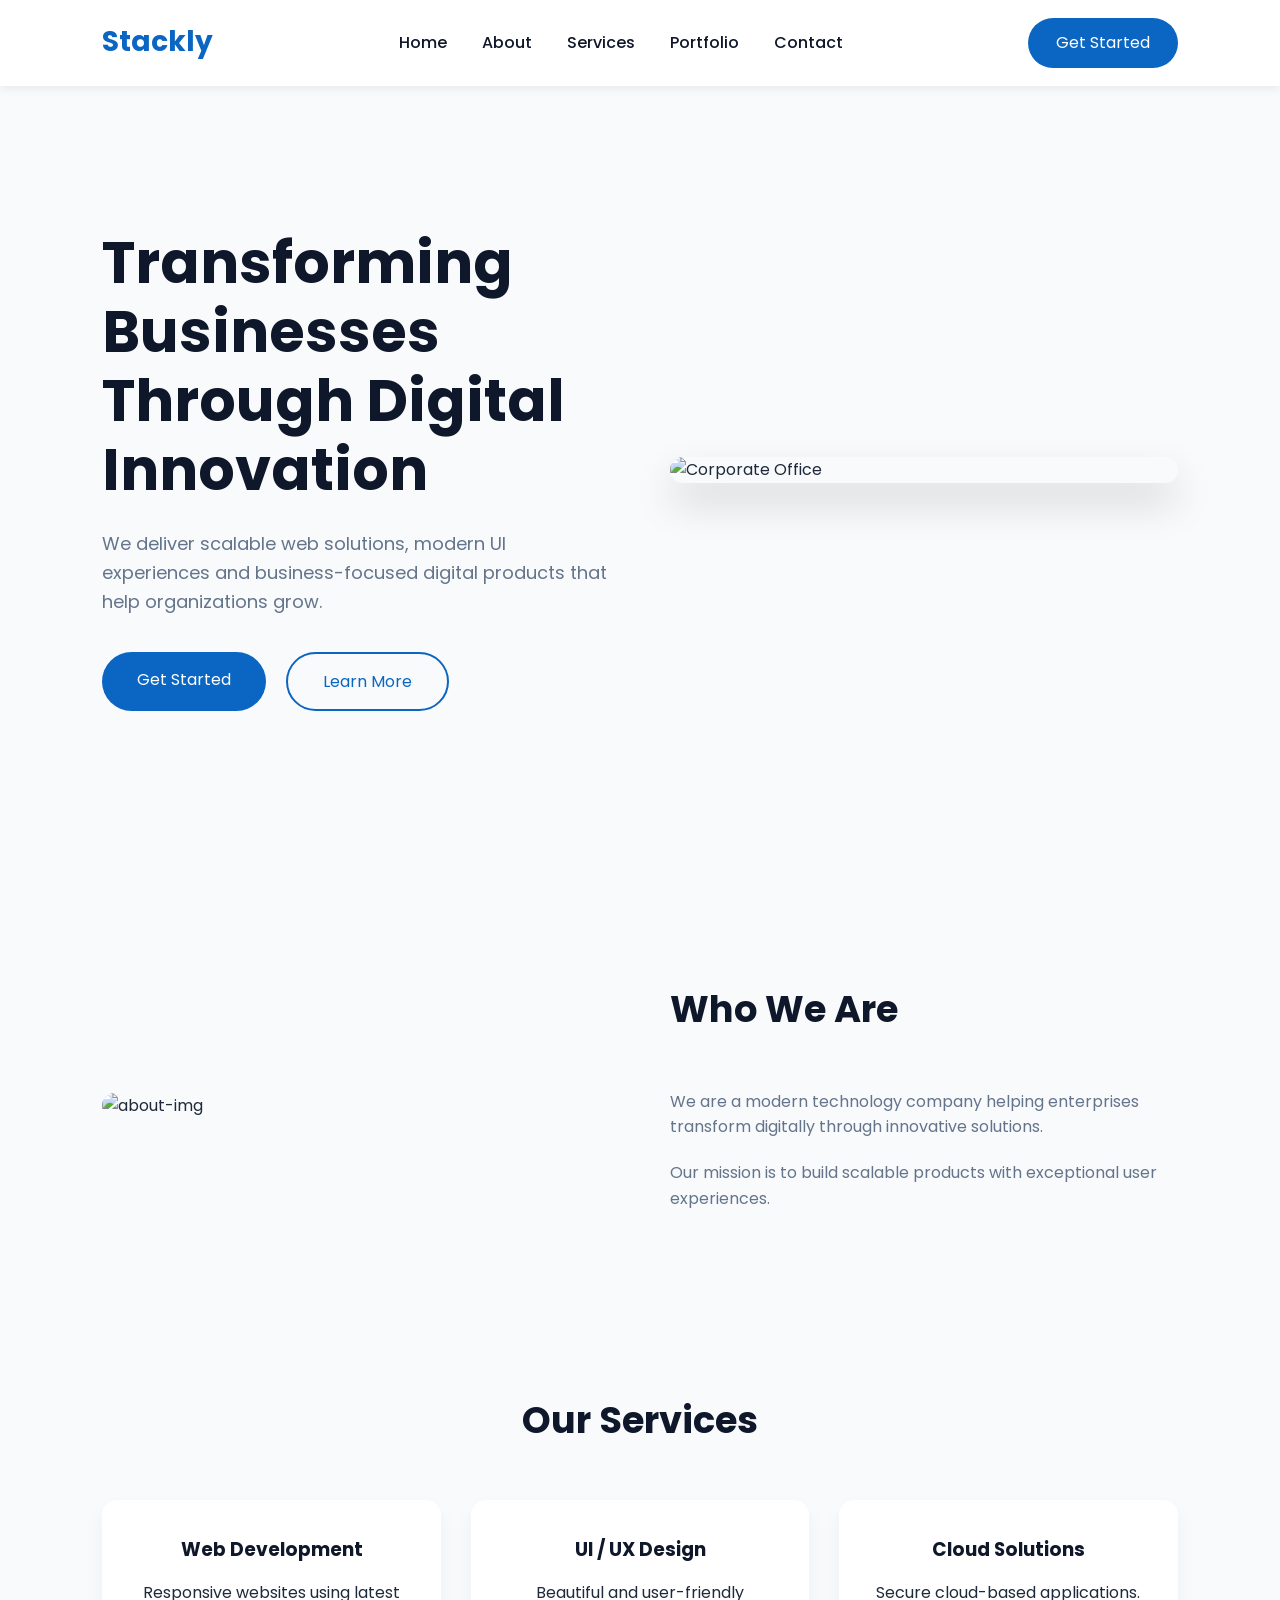
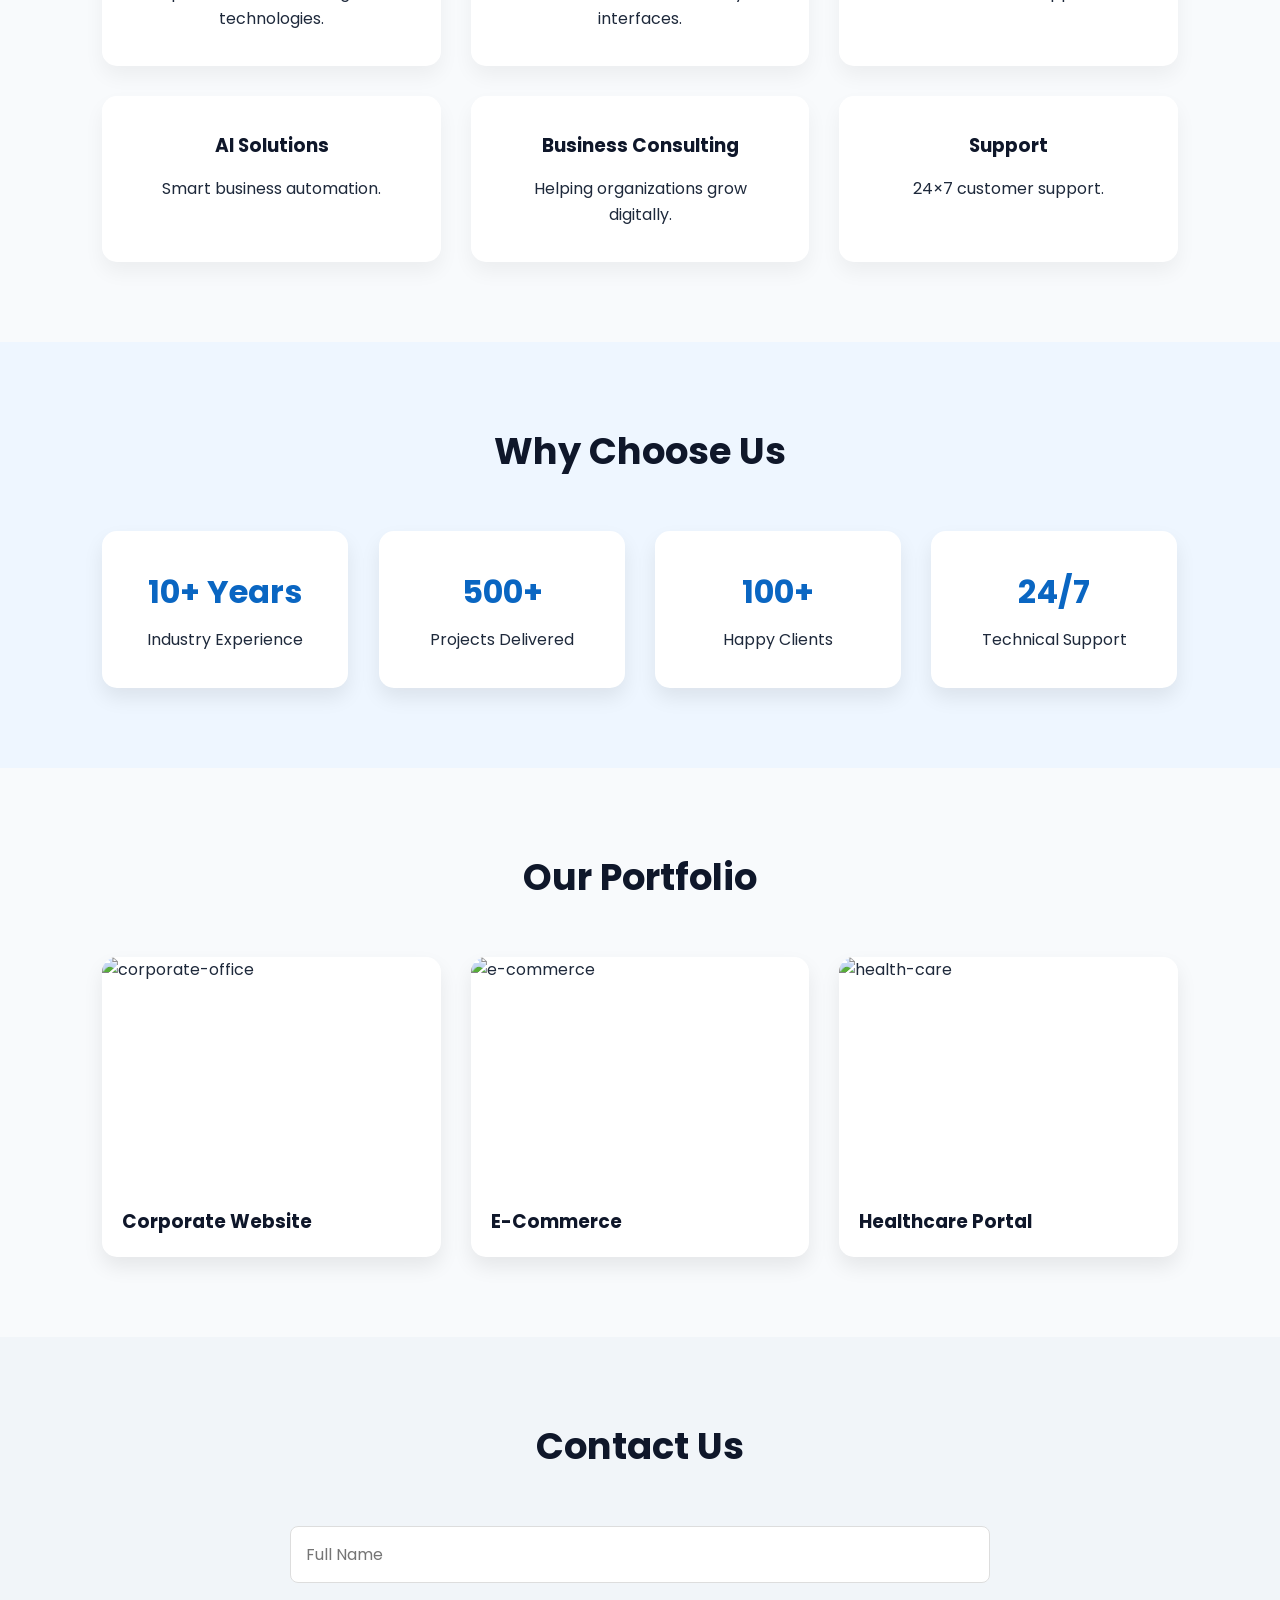
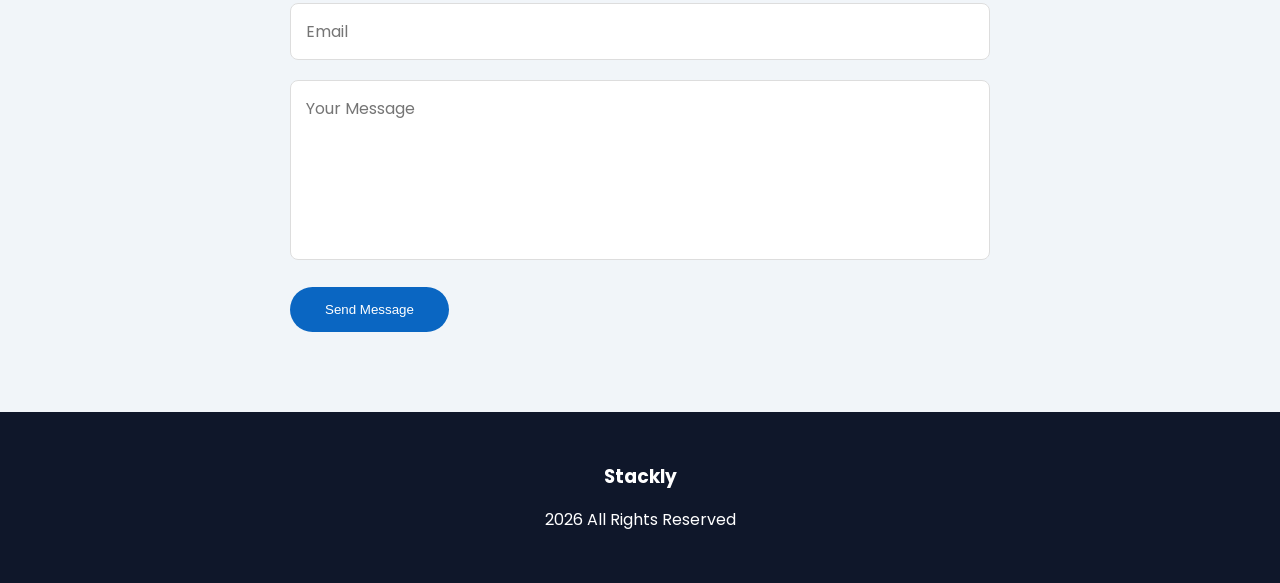
==== index.html @ 7713a880 "corporate-landing-page" ====
<!doctype html>
<html lang="en">
  <head>
    <meta charset="UTF-8" />
    <meta name="viewport" content="width=device-width, initial-scale=1.0" />
    <title>Corporate Landing Page</title>

    <!-- Google Font -->
    <link
      href="https://fonts.googleapis.com/css2?family=Poppins:wght@300;400;500;600;700&display=swap"
      rel="stylesheet"
    />

    <!-- AOS -->
    <link rel="stylesheet" href="https://unpkg.com/aos@2.3.4/dist/aos.css" />


    <!-- CSS -->
    <link rel="stylesheet" href="css/style.css" />
  </head>

  <body>
    <!-- ================= NAVBAR ================= -->

    <header>
      <nav class="navbar">
        <div class="logo">Stackly</div>

        <ul class="nav-links">
          <li><a href="#home">Home</a></li>

          <li><a href="#about">About</a></li>

          <li><a href="#services">Services</a></li>

          <li><a href="#portfolio">Portfolio</a></li>

          <li><a href="#contact">Contact</a></li>
        </ul>

        <div class="menu-btn">=</div>

        <a href="#" class="btn">Get Started</a>
      </nav>
    </header>

    <!-- ================= HERO ================= -->

    <section class="hero" id="home">
      <div class="hero-content" data-aos="fade-right">
        <h1 class="hero-title">
          Transforming Businesses Through Digital Innovation
        </h1>

        <p>
          We deliver scalable web solutions, modern UI experiences and
          business-focused digital products that help organizations grow.
        </p>

        <div class="hero-buttons">
          <a href="#" class="primary-btn hero-btn"> Get Started </a>

          <a href="#" class="secondary-btn hero-btn"> Learn More </a>
        </div>
      </div>

      <div class="hero-image" data-aos="fade-left">
        <img
          src="https://images.unsplash.com/photo-1497366754035-f200968a6e72?w=900"
          alt="Corporate Office"
        />
      </div>
    </section>

    <!-- ================= ABOUT ================= -->

    <section class="about" id="about">
      <div class="about-image" data-aos="fade-right">
        <img
          src="https://images.unsplash.com/photo-1521737604893-d14cc237f11d?w=800" alt="about-img"
        />
      </div>

      <div class="about-content" data-aos="fade-left">
        <h2>Who We Are</h2>

        <p>
          We are a modern technology company helping enterprises transform
          digitally through innovative solutions.
        </p>

        <p>
          Our mission is to build scalable products with exceptional user
          experiences.
        </p>
      </div>
    </section>

    <!-- ================= SERVICES ================= -->

    <section class="services" id="services">
      <h2 data-aos="fade-up">Our Services</h2>

      <div class="service-container">
        <div class="card" data-aos="zoom-in">
          <h3>Web Development</h3>

          <p>Responsive websites using latest technologies.</p>
        </div>

        <div class="card" data-aos="zoom-in">
          <h3>UI / UX Design</h3>

          <p>Beautiful and user-friendly interfaces.</p>
        </div>

        <div class="card" data-aos="zoom-in">
          <h3>Cloud Solutions</h3>

          <p>Secure cloud-based applications.</p>
        </div>

        <div class="card" data-aos="zoom-in">
          <h3>AI Solutions</h3>

          <p>Smart business automation.</p>
        </div>

        <div class="card" data-aos="zoom-in">
          <h3>Business Consulting</h3>

          <p>Helping organizations grow digitally.</p>
        </div>

        <div class="card" data-aos="zoom-in">
          <h3>Support</h3>

          <p>24×7 customer support.</p>
        </div>
      </div>
    </section>

    <!-- ================= WHY US ================= -->

    <section class="why">
      <h2 data-aos="fade-up">Why Choose Us</h2>

      <div class="why-container">
        <div class="why-card" data-aos="flip-left">
          <h3>10+ Years</h3>

          <p>Industry Experience</p>
        </div>

        <div class="why-card" data-aos="flip-left">
          <h3>500+</h3>

          <p>Projects Delivered</p>
        </div>

        <div class="why-card" data-aos="flip-left">
          <h3>100+</h3>

          <p>Happy Clients</p>
        </div>

        <div class="why-card" data-aos="flip-left">
          <h3>24/7</h3>

          <p>Technical Support</p>
        </div>
      </div>
    </section>

    <!-- ================= PORTFOLIO ================= -->

    <section class="portfolio" id="portfolio">
      <h2 data-aos="fade-up">Our Portfolio</h2>

      <div class="portfolio-grid">
        <div class="portfolio-card" data-aos="zoom-in">
          <img
            src="https://images.unsplash.com/photo-1460925895917-afdab827c52f?w=800" alt="corporate-office"
          />

          <h3>Corporate Website</h3>
        </div>

        <div class="portfolio-card" data-aos="zoom-in" data-aos-delay="200">
          <img
            src="https://images.unsplash.com/photo-1551434678-e076c223a692?w=800" alt="e-commerce"
          />

          <h3>E-Commerce</h3>
        </div>

        <div class="portfolio-card" data-aos="zoom-in" data-aos-delay="400">
          <img
            src="https://images.unsplash.com/photo-1516321318423-f06f85e504b3?w=800" alt=" health-care"
          />

          <h3>Healthcare Portal</h3>
        </div>
      </div>
    </section>

    <!-- ================= CONTACT ================= -->

    <section class="contact" id="contact" data-aos="fade-up">
      <h2>Contact Us</h2>

      <form data-aos="fade-up">
        <input
          name="name"
          type="text"
          placeholder="Full Name"
          autocomplete="name"
        />

        <input
          name="email"
          type="email"
          placeholder="Email"
          autocomplete="email"
        />

        <textarea name="message" placeholder="Your Message"></textarea>

        <button>Send Message</button>
      </form>
    </section>

    <!-- ================= FOOTER ================= -->

    <footer>
      <h3>Stackly</h3>

      <p>2026 All Rights Reserved</p>
    </footer>

    <!-- AOS -->

    <script src="https://unpkg.com/aos@2.3.4/dist/aos.js"></script>

    <!-- JS -->

    <script src="js/script.js"></script>
  </body>
</html>
---- css/style.css ----
/* ===========================
   GLOBAL STYLES
=========================== */

* {
  margin: 0;
  padding: 0;
  box-sizing: border-box;
}

html {
  scroll-behavior: smooth;
}

body {
  font-family: "Poppins", sans-serif;
  background: #f8fafc;
  color: #1e293b;
  line-height: 1.6;
}

img {
  width: 100%;
  display: block;
}

a {
  text-decoration: none;
}

section {
  padding: 80px 8%;
}

h1,
h2,
h3 {
  color: #0f172a;
}

h2 {
  text-align: center;
  margin-bottom: 50px;
  font-size: 2.3rem;
}

/* ===========================
   NAVBAR
=========================== */

header {
  position: fixed;
  width: 100%;
  top: 0;
  left: 0;
  background: #fff;
  box-shadow: 0 2px 10px rgba(0, 0, 0, 0.08);
  z-index: 999;
}

.navbar {
  display: flex;
  justify-content: space-between;
  align-items: center;
  padding: 18px 8%;
}

.logo {
  font-size: 28px;
  font-weight: 700;
  color: #0a66c2;
}

.nav-links {
  display: flex;
  gap: 35px;
  list-style: none;
}

.nav-links a {
  color: #0f172a;
  font-weight: 500;
  transition: 0.3s;
}

.nav-links a:hover {
  color: #0a66c2;
}

.btn {
  background: #0a66c2;
  color: white;
  padding: 12px 28px;
  border-radius: 30px;
  transition: 0.3s;
}

.btn:hover {
  background: #084b90;
}

.menu-btn {
  display: none;
  font-size: 30px;
  cursor: pointer;
}

/* ===========================
   HERO
=========================== */

.hero {
  display: flex;
  justify-content: space-between;
  align-items: center;
  gap: 60px;
  min-height: 100vh;
  padding-top: 120px;
}

.hero-content {
  flex: 1;
}

.hero-title {
  font-size: 3.6rem;
  line-height: 1.2;
  margin-bottom: 25px;
}

.hero p {
  font-size: 18px;
  color: #64748b;
  margin-bottom: 35px;
}

.hero-buttons {
  display: flex;
  gap: 20px;
}

.primary-btn {
  background: #0a66c2;
  color: #fff;
  padding: 15px 35px;
  border-radius: 30px;
}

.secondary-btn {
  border: 2px solid #0a66c2;
  color: #0a66c2;
  padding: 15px 35px;
  border-radius: 30px;
}

.hero-image {
  flex: 1;
}

.hero-image img {
  border-radius: 20px;
  box-shadow: 0 20px 40px rgba(0, 0, 0, 0.15);
}

/* ===========================
   ABOUT
=========================== */

.about {
  display: grid;
  grid-template-columns: 1fr 1fr;
  gap: 60px;
  align-items: center;
}

.about img {
  border-radius: 20px;
}

.about-content h2 {
  text-align: left;
}

.about-content p {
  margin: 20px 0;
  color: #64748b;
}

/* ===========================
   SERVICES
=========================== */

.service-container {
  display: grid;
  grid-template-columns: repeat(auto-fit, minmax(280px, 1fr));
  gap: 30px;
}

.card {
  background: #fff;
  padding: 35px;
  border-radius: 15px;
  text-align: center;
  transition: 0.4s;
  box-shadow: 0 10px 20px rgba(0, 0, 0, 0.05);
}

.card:hover {
  transform: translateY(-10px);
  box-shadow: 0 20px 35px rgba(0, 0, 0, 0.12);
}

.card h3 {
  margin-bottom: 15px;
}

/* ===========================
   WHY CHOOSE US
=========================== */

.why {
  background: #eef6ff;
}

.why-container {
  display: grid;
  grid-template-columns: repeat(auto-fit, minmax(220px, 1fr));
  gap: 30px;
}

.why-card {
  background: #fff;
  padding: 35px 25px;
  text-align: center;
  border-radius: 15px;
  box-shadow: 0 10px 20px rgba(0, 0, 0, 0.08);
  transition: 0.3s;
}

.why-card:hover {
  transform: translateY(-10px);
}

.why-card h3 {
  color: #0a66c2;
  font-size: 2rem;
  margin-bottom: 10px;
}

/* ===========================
   PORTFOLIO
=========================== */

.portfolio-grid {
  display: grid;
  grid-template-columns: repeat(auto-fit, minmax(320px, 1fr));
  gap: 30px;
}

.portfolio-card {
  background: #fff;
  border-radius: 15px;
  overflow: hidden;
  box-shadow: 0 10px 20px rgba(0, 0, 0, 0.08);
  transition: 0.3s;
}

.portfolio-card:hover {
  transform: translateY(-8px);
}

.portfolio-card img {
  height: 230px;
  object-fit: cover;
}

.portfolio-card h3 {
  padding: 20px;
}

/* ===========================
   CONTACT
=========================== */

.contact {
  background: #f1f5f9;
}

.contact form {
  max-width: 700px;
  margin: auto;
}

.contact input,
.contact textarea {
  width: 100%;
  padding: 15px;
  margin-bottom: 20px;
  border: 1px solid #ddd;
  border-radius: 8px;
  font-size: 16px;
  font-family: "Poppins", sans-serif;
}

.contact textarea {
  height: 180px;
  resize: none;
}

.contact button {
  background: #0a66c2;
  color: #fff;
  border: none;
  padding: 15px 35px;
  border-radius: 30px;
  cursor: pointer;
  transition: 0.3s;
}

.contact button:hover {
  background: #084b90;
}

/* ===========================
   FOOTER
=========================== */

footer {
  background: #0f172a;
  color: #fff;
  text-align: center;
  padding: 50px 20px;
}

footer h3 {
  color: #fff;
  margin-bottom: 15px;
}

/* ===========================
   RESPONSIVE
=========================== */

@media (max-width: 991px) {
  .hero {
    flex-direction: column;
    text-align: center;
  }

  .about {
    grid-template-columns: 1fr;
  }

  .hero-buttons {
    justify-content: center;
  }

  .nav-links {
    display: none;
  }

  .menu-btn {
    display: block;
  }

  .btn {
    display: none;
  }

  .hero-title {
    font-size: 2.7rem;
  }
}

@media (max-width: 768px) {
  section {
    padding: 70px 5%;
  }

  .hero-title {
    font-size: 2.2rem;
  }

  h2 {
    font-size: 2rem;
  }

  .card,
  .why-card {
    padding: 25px;
  }
}

@media (max-width: 480px) {
  .hero-title {
    font-size: 1.8rem;
  }

  .hero-buttons {
    flex-direction: column;
  }

  .primary-btn,
  .secondary-btn {
    width: 100%;
    text-align: center;
  }

  .logo {
    font-size: 22px;
  }
}
.show-menu {
  display: flex !important;
  position: absolute;
  top: 80px;
  left: 0;
  width: 100%;
  background: #fff;
  flex-direction: column;
  text-align: center;
  padding: 20px 0;
  box-shadow: 0 5px 15px rgba(0, 0, 0, 0.1);
}

.show-menu li {
  margin: 15px 0;
}
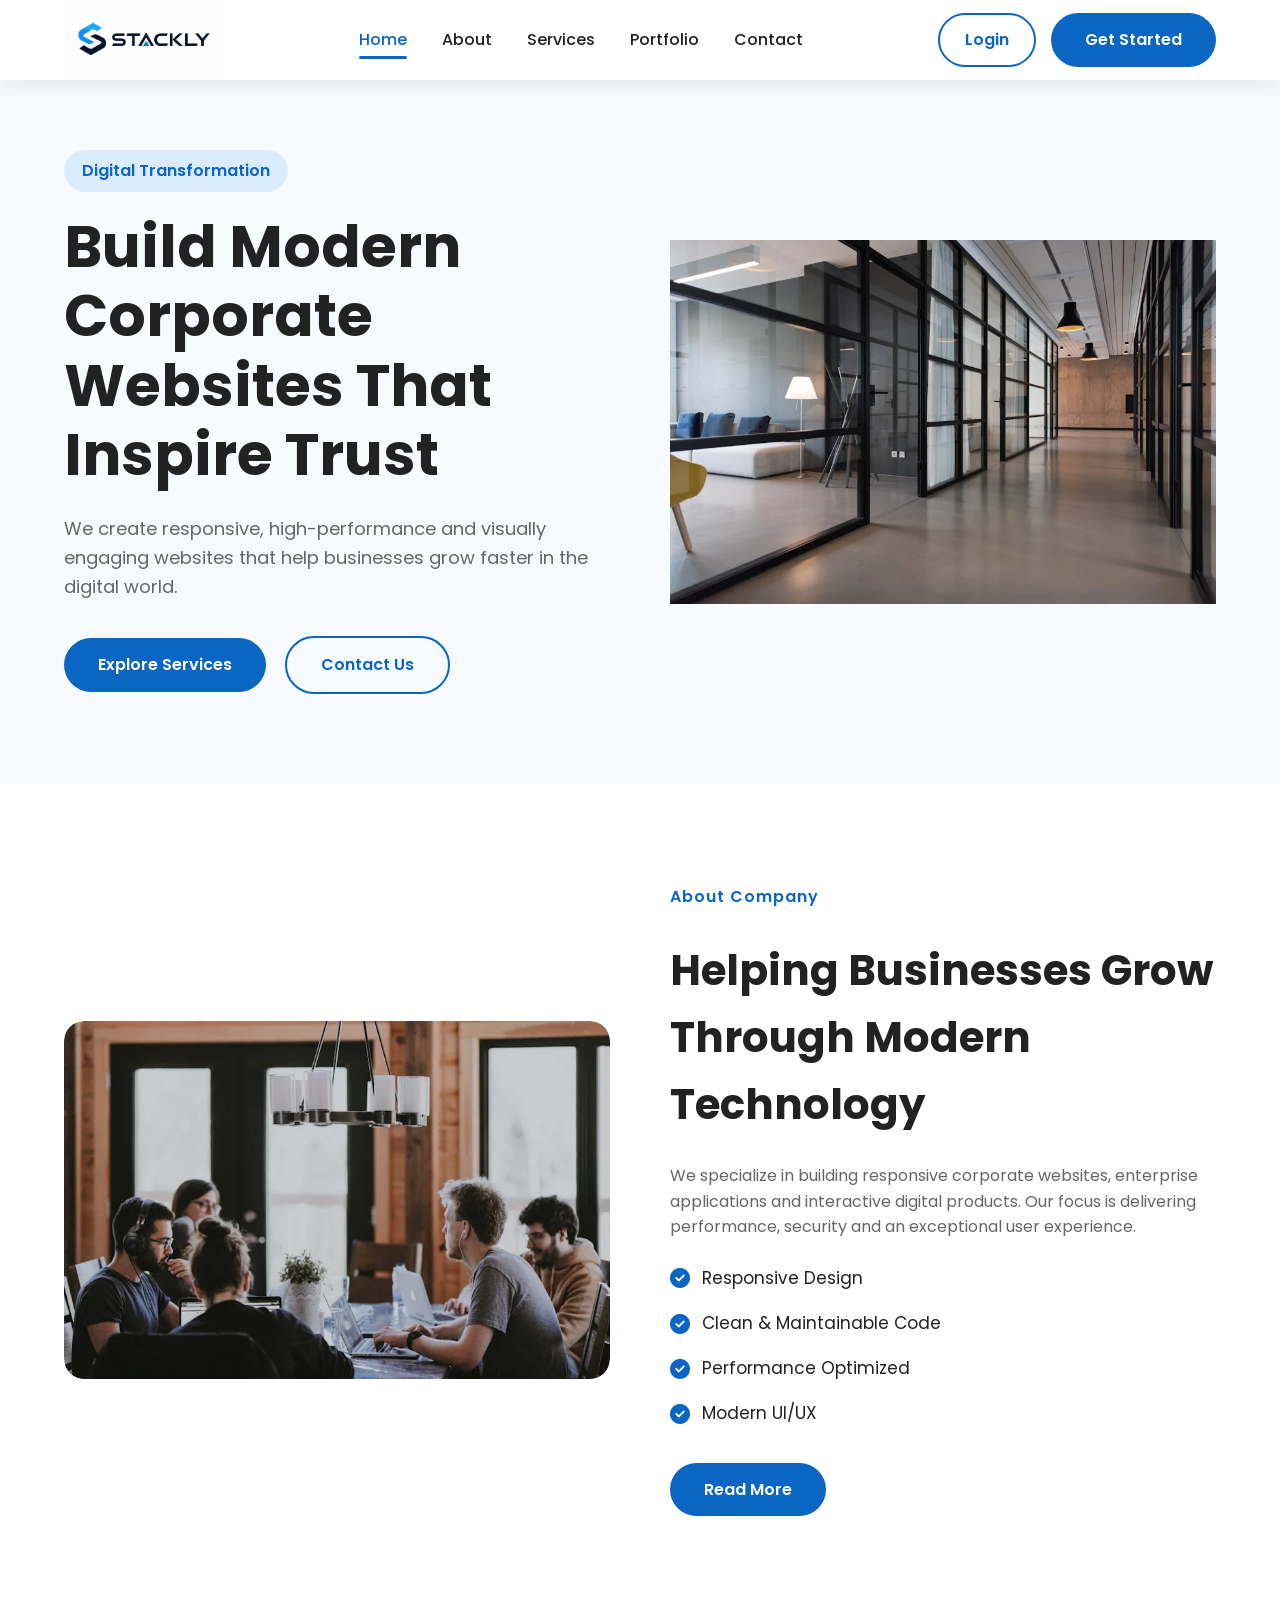
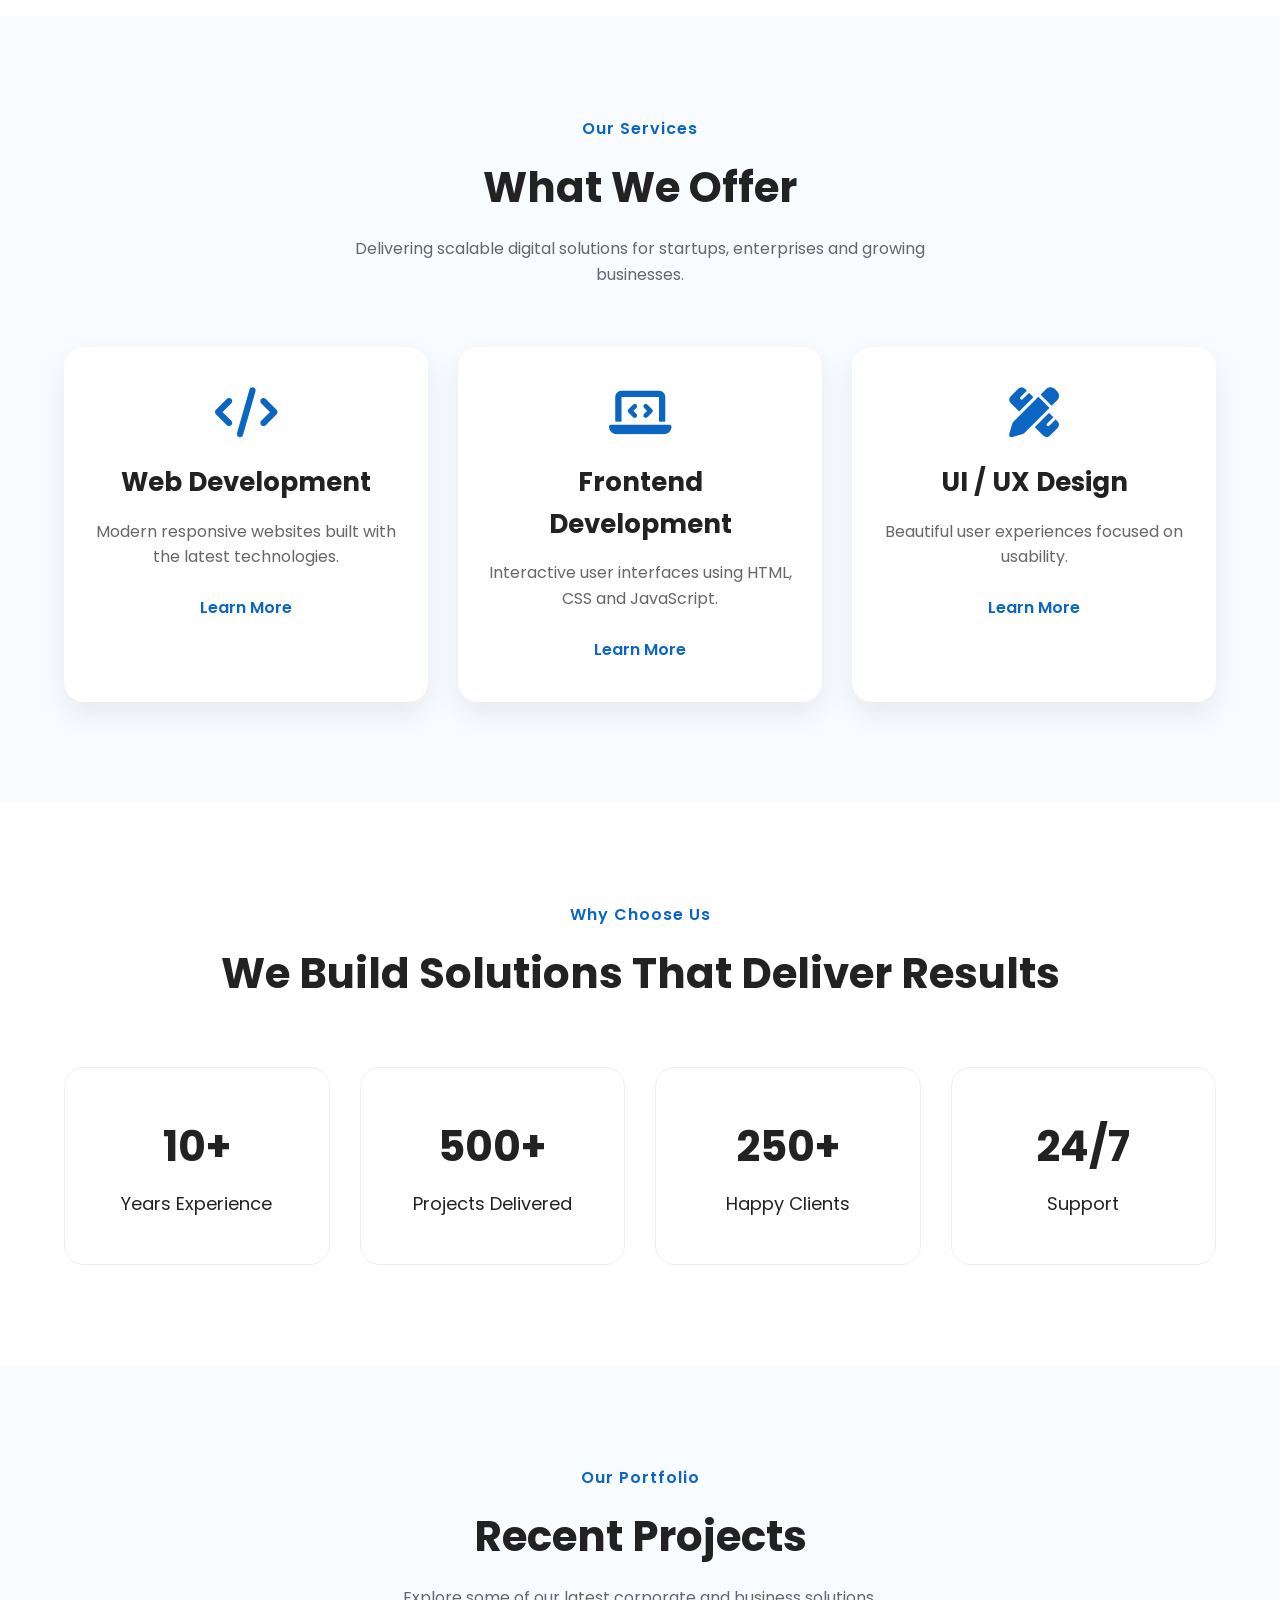
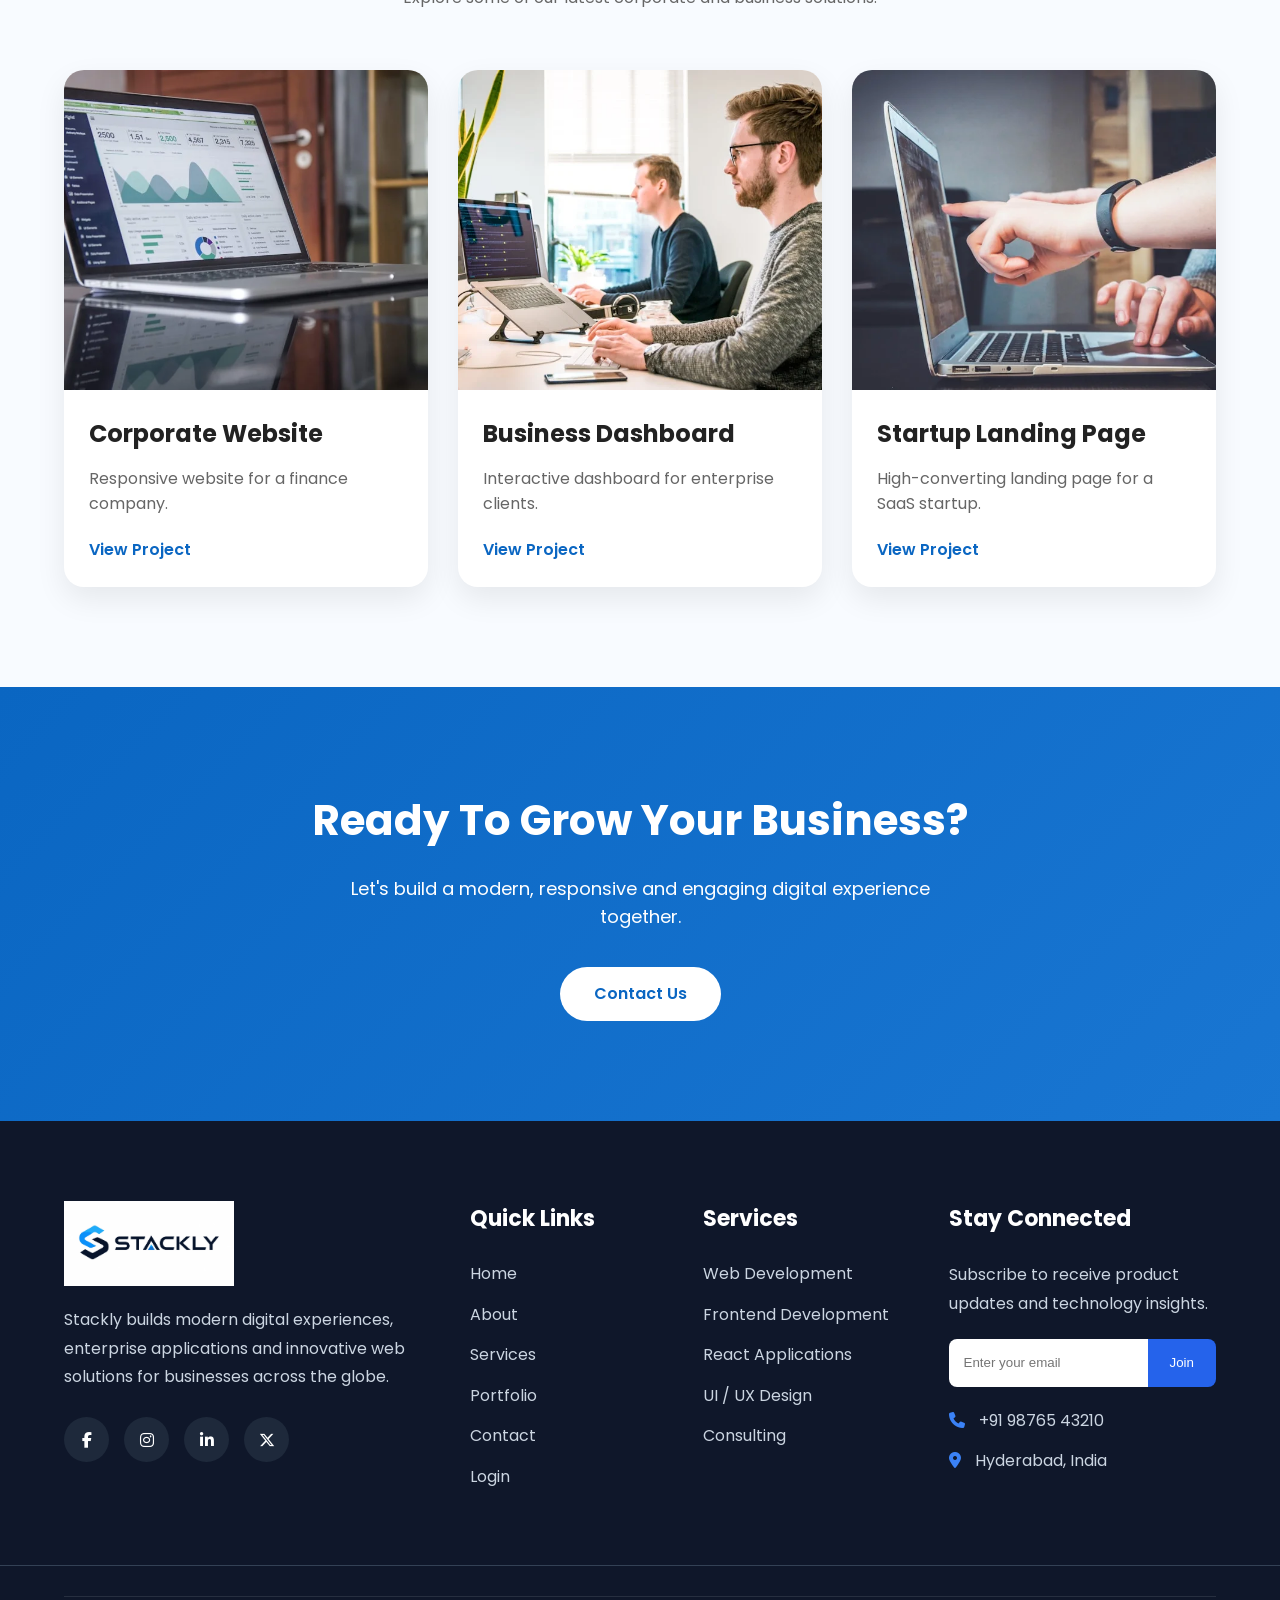
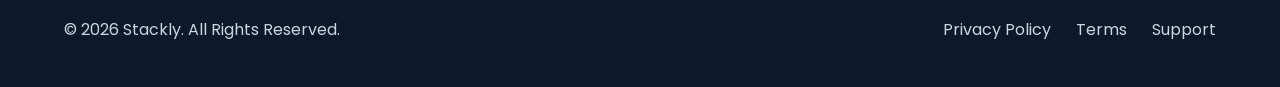
==== commit 1a6c0105: "added authentication" ====
--- a/index.html
+++ b/index.html
@@ -3,246 +3,441 @@
   <head>
     <meta charset="UTF-8" />
     <meta name="viewport" content="width=device-width, initial-scale=1.0" />
-    <title>Corporate Landing Page</title>
-
-    <!-- Google Font -->
+
+    <title>Stackly | Corporate Digital Solutions</title>
+
+    <meta
+      name="description"
+      content="Modern corporate website providing web development, UI/UX design and digital transformation services."
+    />
+
+    <meta
+      name="keywords"
+      content="Corporate, HTML5, CSS3, JavaScript, Frontend, Stackly"
+    />
+
+    <!-- Google Fonts -->
     <link
       href="https://fonts.googleapis.com/css2?family=Poppins:wght@300;400;500;600;700&display=swap"
       rel="stylesheet"
     />
 
+    <!-- Font Awesome -->
+    <link
+      rel="stylesheet"
+      href="https://cdnjs.cloudflare.com/ajax/libs/font-awesome/6.7.2/css/all.min.css"
+    />
+
     <!-- AOS -->
-    <link rel="stylesheet" href="https://unpkg.com/aos@2.3.4/dist/aos.css" />
-
+    <link href="https://unpkg.com/aos@2.3.4/dist/aos.css" rel="stylesheet" />
 
     <!-- CSS -->
     <link rel="stylesheet" href="css/style.css" />
   </head>
 
   <body>
-    <!-- ================= NAVBAR ================= -->
-
-    <header>
-      <nav class="navbar">
-        <div class="logo">Stackly</div>
+    <!-- ================= HEADER ================= -->
+
+    <header class="header">
+      <div class="container navbar">
+        <div class="logo">
+          <a href="index.html">
+            <img src="images/website-logo.webp" alt="stackly-logo" />
+          </a>
+        </div>
 
         <ul class="nav-links">
-          <li><a href="#home">Home</a></li>
-
-          <li><a href="#about">About</a></li>
-
-          <li><a href="#services">Services</a></li>
-
-          <li><a href="#portfolio">Portfolio</a></li>
-
-          <li><a href="#contact">Contact</a></li>
+          <li>
+            <a class="active" href="index.html"> Home </a>
+          </li>
+
+          <li>
+            <a href="about.html"> About </a>
+          </li>
+
+          <li>
+            <a href="services.html"> Services </a>
+          </li>
+
+          <li>
+            <a href="portfolio.html"> Portfolio </a>
+          </li>
+
+          <li>
+            <a href="contact.html"> Contact </a>
+          </li>
         </ul>
 
-        <div class="menu-btn">=</div>
-
-        <a href="#" class="btn">Get Started</a>
-      </nav>
+        <div class="nav-buttons">
+          <a href="login.html" class="login-btn"> Login </a>
+
+          <a href="contact.html" class="primary-btn"> Get Started </a>
+        </div>
+
+        <div class="menu-btn">
+          <i class="fa-solid fa-bars"></i>
+        </div>
+      </div>
     </header>
 
     <!-- ================= HERO ================= -->
 
-    <section class="hero" id="home">
-      <div class="hero-content" data-aos="fade-right">
-        <h1 class="hero-title">
-          Transforming Businesses Through Digital Innovation
-        </h1>
-
-        <p>
-          We deliver scalable web solutions, modern UI experiences and
-          business-focused digital products that help organizations grow.
+    <section class="hero">
+      <div class="container hero-container">
+        <div class="hero-content" data-aos="fade-right">
+          <span class="hero-tag"> Digital Transformation </span>
+
+          <h1>Build Modern Corporate Websites That Inspire Trust</h1>
+
+          <p>
+            We create responsive, high-performance and visually engaging
+            websites that help businesses grow faster in the digital world.
+          </p>
+
+          <div class="hero-buttons">
+            <a href="services.html" class="primary-btn"> Explore Services </a>
+
+            <a href="contact.html" class="secondary-btn"> Contact Us </a>
+          </div>
+        </div>
+
+        <div class="hero-image" data-aos="fade-left">
+          <img src="images/home/hero.webp" alt="Corporate Hero" />
+        </div>
+      </div>
+    </section>
+    <!--================ ABOUT =================-->
+
+    <section class="about section">
+      <div class="container about-container">
+        <div class="about-image" data-aos="fade-right">
+          <img src="images/home/home-about.webp" alt="About" />
+        </div>
+
+        <div class="about-content" data-aos="fade-left">
+          <span class="section-subtitle"> About Company </span>
+
+          <h2>Helping Businesses Grow Through Modern Technology</h2>
+
+          <p>
+            We specialize in building responsive corporate websites, enterprise
+            applications and interactive digital products. Our focus is
+            delivering performance, security and an exceptional user experience.
+          </p>
+
+          <ul class="about-list">
+            <li>
+              <i class="fa-solid fa-circle-check"></i>
+              Responsive Design
+            </li>
+
+            <li>
+              <i class="fa-solid fa-circle-check"></i>
+              Clean & Maintainable Code
+            </li>
+
+            <li>
+              <i class="fa-solid fa-circle-check"></i>
+              Performance Optimized
+            </li>
+
+            <li>
+              <i class="fa-solid fa-circle-check"></i>
+              Modern UI/UX
+            </li>
+          </ul>
+
+          <a href="about.html" class="primary-btn"> Read More </a>
+        </div>
+      </div>
+    </section>
+
+    <!--================ SERVICES =================-->
+
+    <section class="services section">
+      <div class="container">
+        <div class="section-heading" data-aos="fade-up">
+          <span class="section-subtitle"> Our Services </span>
+
+          <h2>What We Offer</h2>
+
+          <p>
+            Delivering scalable digital solutions for startups, enterprises and
+            growing businesses.
+          </p>
+        </div>
+
+        <div class="service-grid">
+          <div class="service-card" data-aos="zoom-in">
+            <i class="fa-solid fa-code"></i>
+
+            <h3>Web Development</h3>
+
+            <p>
+              Modern responsive websites built with the latest technologies.
+            </p>
+
+            <a href="services.html"> Learn More </a>
+          </div>
+
+          <div class="service-card" data-aos="zoom-in" data-aos-delay="150">
+            <i class="fa-solid fa-laptop-code"></i>
+
+            <h3>Frontend Development</h3>
+
+            <p>Interactive user interfaces using HTML, CSS and JavaScript.</p>
+
+            <a href="services.html"> Learn More </a>
+          </div>
+
+          <div class="service-card" data-aos="zoom-in" data-aos-delay="300">
+            <i class="fa-solid fa-pen-ruler"></i>
+
+            <h3>UI / UX Design</h3>
+
+            <p>Beautiful user experiences focused on usability.</p>
+
+            <a href="services.html"> Learn More </a>
+          </div>
+        </div>
+      </div>
+    </section>
+
+    <!--================ WHY CHOOSE US =================-->
+
+    <section class="why section">
+      <div class="container">
+        <div class="section-heading" data-aos="fade-up">
+          <span class="section-subtitle"> Why Choose Us </span>
+
+          <h2>We Build Solutions That Deliver Results</h2>
+        </div>
+
+        <div class="why-grid">
+          <div class="why-card" data-aos="fade-up">
+            <h3>10+</h3>
+
+            <p>Years Experience</p>
+          </div>
+
+          <div class="why-card" data-aos="fade-up" data-aos-delay="150">
+            <h3>500+</h3>
+
+            <p>Projects Delivered</p>
+          </div>
+
+          <div class="why-card" data-aos="fade-up" data-aos-delay="300">
+            <h3>250+</h3>
+
+            <p>Happy Clients</p>
+          </div>
+
+          <div class="why-card" data-aos="fade-up" data-aos-delay="450">
+            <h3>24/7</h3>
+
+            <p>Support</p>
+          </div>
+        </div>
+      </div>
+    </section>
+
+    <!--================ PORTFOLIO =================-->
+
+    <section class="portfolio section">
+      <div class="container">
+        <div class="section-heading" data-aos="fade-up">
+          <span class="section-subtitle"> Our Portfolio </span>
+
+          <h2>Recent Projects</h2>
+
+          <p>Explore some of our latest corporate and business solutions.</p>
+        </div>
+
+        <div class="portfolio-grid">
+          <div class="portfolio-card" data-aos="zoom-in">
+            <img src="images/home/project1.webp" alt="Project 1" />
+
+            <div class="portfolio-content">
+              <h3>Corporate Website</h3>
+
+              <p>Responsive website for a finance company.</p>
+
+              <a href="portfolio.html"> View Project </a>
+            </div>
+          </div>
+
+          <div class="portfolio-card" data-aos="zoom-in" data-aos-delay="150">
+            <img src="images/home/project2.webp" alt="Project 2" />
+
+            <div class="portfolio-content">
+              <h3>Business Dashboard</h3>
+
+              <p>Interactive dashboard for enterprise clients.</p>
+
+              <a href="portfolio.html"> View Project </a>
+            </div>
+          </div>
+
+          <div class="portfolio-card" data-aos="zoom-in" data-aos-delay="300">
+            <img src="images/home/project3.webp" alt="Project 3" />
+
+            <div class="portfolio-content">
+              <h3>Startup Landing Page</h3>
+
+              <p>High-converting landing page for a SaaS startup.</p>
+
+              <a href="portfolio.html"> View Project </a>
+            </div>
+          </div>
+        </div>
+      </div>
+    </section>
+
+    <!--================ CTA =================-->
+
+    <section class="cta section">
+      <div class="container">
+        <h2 data-aos="fade-up">Ready To Grow Your Business?</h2>
+
+        <p data-aos="fade-up" data-aos-delay="150">
+          Let's build a modern, responsive and engaging digital experience
+          together.
         </p>
 
-        <div class="hero-buttons">
-          <a href="#" class="primary-btn hero-btn"> Get Started </a>
-
-          <a href="#" class="secondary-btn hero-btn"> Learn More </a>
-        </div>
-      </div>
-
-      <div class="hero-image" data-aos="fade-left">
-        <img
-          src="https://images.unsplash.com/photo-1497366754035-f200968a6e72?w=900"
-          alt="Corporate Office"
-        />
-      </div>
-    </section>
-
-    <!-- ================= ABOUT ================= -->
-
-    <section class="about" id="about">
-      <div class="about-image" data-aos="fade-right">
-        <img
-          src="https://images.unsplash.com/photo-1521737604893-d14cc237f11d?w=800" alt="about-img"
-        />
-      </div>
-
-      <div class="about-content" data-aos="fade-left">
-        <h2>Who We Are</h2>
-
-        <p>
-          We are a modern technology company helping enterprises transform
-          digitally through innovative solutions.
-        </p>
-
-        <p>
-          Our mission is to build scalable products with exceptional user
-          experiences.
-        </p>
-      </div>
-    </section>
-
-    <!-- ================= SERVICES ================= -->
-
-    <section class="services" id="services">
-      <h2 data-aos="fade-up">Our Services</h2>
-
-      <div class="service-container">
-        <div class="card" data-aos="zoom-in">
-          <h3>Web Development</h3>
-
-          <p>Responsive websites using latest technologies.</p>
-        </div>
-
-        <div class="card" data-aos="zoom-in">
-          <h3>UI / UX Design</h3>
-
-          <p>Beautiful and user-friendly interfaces.</p>
-        </div>
-
-        <div class="card" data-aos="zoom-in">
-          <h3>Cloud Solutions</h3>
-
-          <p>Secure cloud-based applications.</p>
-        </div>
-
-        <div class="card" data-aos="zoom-in">
-          <h3>AI Solutions</h3>
-
-          <p>Smart business automation.</p>
-        </div>
-
-        <div class="card" data-aos="zoom-in">
-          <h3>Business Consulting</h3>
-
-          <p>Helping organizations grow digitally.</p>
-        </div>
-
-        <div class="card" data-aos="zoom-in">
-          <h3>Support</h3>
-
-          <p>24×7 customer support.</p>
-        </div>
-      </div>
-    </section>
-
-    <!-- ================= WHY US ================= -->
-
-    <section class="why">
-      <h2 data-aos="fade-up">Why Choose Us</h2>
-
-      <div class="why-container">
-        <div class="why-card" data-aos="flip-left">
-          <h3>10+ Years</h3>
-
-          <p>Industry Experience</p>
-        </div>
-
-        <div class="why-card" data-aos="flip-left">
-          <h3>500+</h3>
-
-          <p>Projects Delivered</p>
-        </div>
-
-        <div class="why-card" data-aos="flip-left">
-          <h3>100+</h3>
-
-          <p>Happy Clients</p>
-        </div>
-
-        <div class="why-card" data-aos="flip-left">
-          <h3>24/7</h3>
-
-          <p>Technical Support</p>
-        </div>
-      </div>
-    </section>
-
-    <!-- ================= PORTFOLIO ================= -->
-
-    <section class="portfolio" id="portfolio">
-      <h2 data-aos="fade-up">Our Portfolio</h2>
-
-      <div class="portfolio-grid">
-        <div class="portfolio-card" data-aos="zoom-in">
-          <img
-            src="https://images.unsplash.com/photo-1460925895917-afdab827c52f?w=800" alt="corporate-office"
-          />
-
-          <h3>Corporate Website</h3>
-        </div>
-
-        <div class="portfolio-card" data-aos="zoom-in" data-aos-delay="200">
-          <img
-            src="https://images.unsplash.com/photo-1551434678-e076c223a692?w=800" alt="e-commerce"
-          />
-
-          <h3>E-Commerce</h3>
-        </div>
-
-        <div class="portfolio-card" data-aos="zoom-in" data-aos-delay="400">
-          <img
-            src="https://images.unsplash.com/photo-1516321318423-f06f85e504b3?w=800" alt=" health-care"
-          />
-
-          <h3>Healthcare Portal</h3>
-        </div>
-      </div>
-    </section>
-
-    <!-- ================= CONTACT ================= -->
-
-    <section class="contact" id="contact" data-aos="fade-up">
-      <h2>Contact Us</h2>
-
-      <form data-aos="fade-up">
-        <input
-          name="name"
-          type="text"
-          placeholder="Full Name"
-          autocomplete="name"
-        />
-
-        <input
-          name="email"
-          type="email"
-          placeholder="Email"
-          autocomplete="email"
-        />
-
-        <textarea name="message" placeholder="Your Message"></textarea>
-
-        <button>Send Message</button>
-      </form>
-    </section>
-
-    <!-- ================= FOOTER ================= -->
-
-    <footer>
-      <h3>Stackly</h3>
-
-      <p>2026 All Rights Reserved</p>
+        <a
+          href="contact.html"
+          class="primary-btn"
+          data-aos="zoom-in"
+          data-aos-delay="300"
+        >
+          Contact Us
+        </a>
+      </div>
+    </section>
+
+    <!--================ FOOTER =================-->
+
+    <footer class="footer">
+      <div class="container footer-grid">
+        <!--================ COMPANY =================-->
+
+        <div class="footer-col company">
+          <div class="footer-logo">
+            <img src="images/website-logo.webp" alt="Stackly Logo" />
+          </div>
+
+          <p>
+            Stackly builds modern digital experiences, enterprise applications
+            and innovative web solutions for businesses across the globe.
+          </p>
+
+          <div class="social-links">
+            <a href="404.html"><i class="fab fa-facebook-f"></i></a>
+
+            <a href="404.html"><i class="fab fa-instagram"></i></a>
+
+            <a href="404.html"><i class="fab fa-linkedin-in"></i></a>
+
+            <a href="404.html"><i class="fab fa-x-twitter"></i></a>
+          </div>
+        </div>
+
+        <!--================ QUICK LINKS =================-->
+
+        <div class="footer-col">
+          <h3>Quick Links</h3>
+
+          <ul>
+            <li><a href="index.html" class="active">Home</a></li>
+
+            <li><a href="about.html">About</a></li>
+
+            <li><a href="services.html">Services</a></li>
+
+            <li><a href="portfolio.html">Portfolio</a></li>
+
+            <li><a href="contact.html">Contact</a></li>
+
+            <li><a href="login.html">Login</a></li>
+          </ul>
+        </div>
+
+        <!--================ SERVICES =================-->
+
+        <div class="footer-col">
+          <h3>Services</h3>
+
+          <ul>
+            <li><a href="404.html">Web Development</a></li>
+
+            <li><a href="404.html">Frontend Development</a></li>
+
+            <li><a href="404.html">React Applications</a></li>
+
+            <li><a href="404.html">UI / UX Design</a></li>
+
+            <li><a href="404.html">Consulting</a></li>
+          </ul>
+        </div>
+
+        <!--================ NEWSLETTER =================-->
+
+        <div class="footer-col">
+          <h3>Stay Connected</h3>
+
+          <p>Subscribe to receive product updates and technology insights.</p>
+
+          <div class="newsletter">
+            <input type="email" placeholder="Enter your email" />
+
+            <button>Join</button>
+          </div>
+
+          <div class="footer-contact">
+            <p>
+              <i class="fa-solid fa-phone"></i>
+
+              +91 98765 43210
+            </p>
+
+            <p>
+              <i class="fa-solid fa-location-dot"></i>
+
+              Hyderabad, India
+            </p>
+          </div>
+        </div>
+      </div>
+
+      <hr />
+      <div class="container">
+        <div class="footer-bottom">
+          <p>© 2026 Stackly. All Rights Reserved.</p>
+
+          <div class="footer-bottom-links">
+            <a href="404.html"> Privacy Policy </a>
+
+            <a href="404.html"> Terms </a>
+
+            <a href="404.html"> Support </a>
+          </div>
+        </div>
+      </div>
     </footer>
 
-    <!-- AOS -->
+    <!--================ AOS =================-->
 
     <script src="https://unpkg.com/aos@2.3.4/dist/aos.js"></script>
 
-    <!-- JS -->
+    <script>
+      AOS.init({
+        duration: 1000,
+
+        once: true,
+
+        offset: 120,
+      });
+    </script>
 
     <script src="js/script.js"></script>
   </body>
--- a/css/style.css
+++ b/css/style.css
@@ -1,6 +1,12 @@
-/* ===========================
-   GLOBAL STYLES
-=========================== */
+/*======================================
+  GOOGLE FONT
+======================================*/
+
+@import url("https://fonts.googleapis.com/css2?family=Poppins:wght@300;400;500;600;700;800&display=swap");
+
+/*======================================
+  RESET
+======================================*/
 
 * {
   margin: 0;
@@ -14,8 +20,9 @@
 
 body {
   font-family: "Poppins", sans-serif;
-  background: #f8fafc;
-  color: #1e293b;
+  background: #ffffff;
+  color: #222;
+  overflow-x: hidden;
   line-height: 1.6;
 }
 
@@ -28,401 +35,1328 @@
   text-decoration: none;
 }
 
-section {
-  padding: 80px 8%;
-}
-
-h1,
-h2,
-h3 {
-  color: #0f172a;
-}
-
-h2 {
+ul {
+  list-style: none;
+}
+
+/*======================================
+  COMMON
+======================================*/
+
+.container {
+  width: min(1200px, 90%);
+  margin: auto;
+}
+
+.section {
+  padding: 100px 0;
+}
+
+.section-subtitle {
+  color: #0a66c2;
+
+  font-weight: 600;
+
+  letter-spacing: 1px;
+
+  margin-bottom: 12px;
+
+  display: inline-block;
+}
+
+.section-heading {
   text-align: center;
-  margin-bottom: 50px;
-  font-size: 2.3rem;
-}
-
-/* ===========================
-   NAVBAR
-=========================== */
-
-header {
+
+  margin-bottom: 60px;
+}
+
+.section-heading h2 {
+  font-size: 42px;
+
+  margin-bottom: 15px;
+}
+
+.section-heading p {
+  max-width: 650px;
+
+  margin: auto;
+
+  color: #666;
+}
+
+/*======================================
+ BUTTONS
+======================================*/
+
+.primary-btn {
+  display: inline-block;
+
+  padding: 14px 34px;
+
+  background: #0a66c2;
+
+  color: #fff;
+
+  border-radius: 40px;
+
+  font-weight: 600;
+  border: none;
+  transition: 0.35s;
+}
+
+.primary-btn:hover {
+  background: #084d92;
+
+  transform: translateY(-4px);
+
+  box-shadow: 0 15px 35px rgba(10, 102, 194, 0.3);
+}
+
+.secondary-btn {
+  display: inline-block;
+
+  padding: 14px 34px;
+
+  border: 2px solid #0a66c2;
+
+  color: #0a66c2;
+
+  border-radius: 40px;
+
+  font-weight: 600;
+
+  margin-left: 15px;
+
+  transition: 0.35s;
+}
+
+.secondary-btn:hover {
+  background: #0a66c2;
+
+  color: #fff;
+}
+
+/*======================================
+ HEADER
+======================================*/
+
+.header {
   position: fixed;
+
+  top: 0;
+
+  left: 0;
+
   width: 100%;
-  top: 0;
+
+  background: #fff;
+
+  box-shadow: 0 5px 20px rgba(0, 0, 0, 0.08);
+
+  z-index: 1000;
+}
+
+.navbar {
+  height: 80px;
+
+  display: flex;
+
+  align-items: center;
+
+  justify-content: space-between;
+}
+
+.logo a {
+  font-size: 28px;
+
+  font-weight: 700;
+
+  color: #0a66c2;
+}
+
+.nav-links {
+  display: flex;
+
+  gap: 35px;
+}
+
+.nav-links a {
+  color: #222;
+
+  font-weight: 500;
+
+  position: relative;
+
+  transition: 0.3s;
+}
+
+.nav-links a:hover {
+  color: #0a66c2;
+}
+
+.nav-links a.active {
+  color: #0a66c2;
+}
+
+.nav-links a.active::after {
+  content: "";
+
+  position: absolute;
+
   left: 0;
+
+  bottom: -8px;
+
+  width: 100%;
+
+  height: 3px;
+
+  background: #0a66c2;
+
+  border-radius: 20px;
+}
+
+.nav-buttons {
+  display: flex;
+
+  gap: 15px;
+}
+
+.login-btn {
+  padding: 12px 25px;
+
+  border: 2px solid #0a66c2;
+
+  border-radius: 40px;
+
+  color: #0a66c2;
+
+  font-weight: 600;
+
+  transition: 0.3s;
+}
+
+.login-btn:hover {
+  background: #0a66c2;
+
+  color: #fff;
+}
+
+.menu-btn {
+  display: none;
+
+  font-size: 28px;
+
+  cursor: pointer;
+}
+
+/*======================================
+ HERO
+======================================*/
+
+.hero {
+  padding-top: 150px;
+
+  padding-bottom: 90px;
+
+  background: #f7fbff;
+}
+
+.hero-container {
+  display: grid;
+
+  grid-template-columns: repeat(auto-fit, minmax(420px, 1fr));
+
+  gap: 60px;
+
+  align-items: center;
+}
+
+.hero-tag {
+  display: inline-block;
+
+  background: #dcecff;
+
+  color: #0a66c2;
+
+  padding: 8px 18px;
+
+  border-radius: 40px;
+
+  margin-bottom: 20px;
+
+  font-weight: 600;
+}
+
+.hero h1 {
+  font-size: 58px;
+
+  line-height: 1.2;
+
+  margin-bottom: 25px;
+}
+
+.hero p {
+  color: #666;
+
+  margin-bottom: 35px;
+
+  font-size: 18px;
+}
+
+.hero-image img {
+  animation: float 4s ease-in-out infinite;
+}
+
+@keyframes float {
+  0% {
+    transform: translateY(0);
+  }
+
+  50% {
+    transform: translateY(-15px);
+  }
+
+  100% {
+    transform: translateY(0);
+  }
+}
+
+/* ================== */
+
+/*======================================
+ ABOUT
+======================================*/
+
+.about {
   background: #fff;
-  box-shadow: 0 2px 10px rgba(0, 0, 0, 0.08);
-  z-index: 999;
-}
-
-.navbar {
+}
+
+.about-container {
+  display: grid;
+
+  grid-template-columns: repeat(auto-fit, minmax(420px, 1fr));
+
+  gap: 60px;
+
+  align-items: center;
+}
+
+.about-image {
+  overflow: hidden;
+
+  border-radius: 20px;
+}
+
+.about-image img {
+  border-radius: 20px;
+
+  transition: 0.5s;
+}
+
+.about-image:hover img {
+  transform: scale(1.08);
+}
+
+.about-content h2 {
+  font-size: 42px;
+
+  margin: 15px 0 25px;
+}
+
+.about-content p {
+  color: #666;
+
+  margin-bottom: 25px;
+}
+
+.about-list {
+  margin-bottom: 35px;
+}
+
+.about-list li {
+  display: flex;
+
+  align-items: center;
+
+  gap: 12px;
+
+  margin-bottom: 18px;
+
+  font-size: 17px;
+}
+
+.about-list i {
+  color: #0a66c2;
+
+  font-size: 20px;
+}
+
+/*======================================
+ SERVICES
+======================================*/
+
+.services {
+  background: #f8fbff;
+}
+
+.service-grid {
+  display: grid;
+
+  grid-template-columns: repeat(auto-fit, minmax(320px, 1fr));
+
+  gap: 30px;
+}
+
+.service-card {
+  background: #fff;
+
+  padding: 40px 30px;
+
+  border-radius: 20px;
+
+  text-align: center;
+
+  box-shadow: 0 12px 30px rgba(0, 0, 0, 0.08);
+
+  transition: 0.4s;
+}
+
+.service-card:hover {
+  transform: translateY(-12px);
+
+  box-shadow: 0 25px 40px rgba(0, 0, 0, 0.15);
+}
+
+.service-card i {
+  font-size: 50px;
+
+  color: #0a66c2;
+
+  margin-bottom: 25px;
+}
+
+.service-card h3 {
+  margin-bottom: 15px;
+
+  font-size: 26px;
+}
+
+.service-card p {
+  color: #666;
+
+  margin-bottom: 25px;
+}
+
+.service-card a {
+  color: #0a66c2;
+
+  font-weight: 600;
+
+  transition: 0.3s;
+}
+
+.service-card a:hover {
+  letter-spacing: 1px;
+}
+
+/*======================================
+ WHY CHOOSE US
+======================================*/
+
+.why {
+  background: #fff;
+}
+
+.why-grid {
+  display: grid;
+
+  grid-template-columns: repeat(auto-fit, minmax(250px, 1fr));
+
+  gap: 30px;
+}
+
+.why-card {
+  background: #fff;
+
+  padding: 45px 30px;
+
+  text-align: center;
+
+  border-radius: 20px;
+
+  border: 1px solid #eee;
+
+  transition: 0.35s;
+}
+
+.why-card:hover {
+  background: #0a66c2;
+
+  color: #fff;
+
+  transform: translateY(-10px);
+}
+
+.why-card h3 {
+  font-size: 42px;
+
+  margin-bottom: 10px;
+}
+
+.why-card p {
+  font-size: 18px;
+}
+
+/*======================================
+ COMMON HOVER EFFECT
+======================================*/
+
+.service-card,
+.why-card {
+  cursor: pointer;
+}
+
+.service-card:hover i {
+  transform: rotate(10deg) scale(1.1);
+
+  transition: 0.3s;
+}
+
+.service-card i {
+  transition: 0.3s;
+}
+
+/*======================================
+ SECTION TITLE ANIMATION
+======================================*/
+
+.section-heading h2 {
+  transition: 0.3s;
+}
+
+.section-heading:hover h2 {
+  color: #0a66c2;
+}
+
+/* ======================= */
+
+/*======================================
+PORTFOLIO
+======================================*/
+
+.portfolio {
+  background: #f8fbff;
+}
+
+.portfolio-grid {
+  display: grid;
+
+  grid-template-columns: repeat(auto-fit, minmax(340px, 1fr));
+
+  gap: 30px;
+}
+
+.portfolio-card {
+  background: #fff;
+
+  border-radius: 20px;
+
+  overflow: hidden;
+
+  box-shadow: 0 12px 30px rgba(0, 0, 0, 0.08);
+
+  transition: 0.4s;
+}
+
+.portfolio-card:hover {
+  transform: translateY(-12px);
+
+  box-shadow: 0 20px 45px rgba(0, 0, 0, 0.15);
+}
+
+.portfolio-card img {
+  width: 100%;
+  height: 320px;
+  object-fit: cover;
+  object-position: center top;
+  display: block;
+}
+
+.portfolio-card:hover img {
+  transform: scale(1.08);
+}
+
+.portfolio-content {
+  padding: 25px;
+}
+
+.portfolio-content h3 {
+  margin-bottom: 12px;
+
+  font-size: 24px;
+}
+
+.portfolio-content p {
+  color: #666;
+
+  margin-bottom: 20px;
+}
+
+.portfolio-content a {
+  color: #0a66c2;
+
+  font-weight: 600;
+
+  transition: 0.3s;
+}
+
+.portfolio-content a:hover {
+  letter-spacing: 1px;
+}
+
+/*======================================
+CTA
+======================================*/
+
+.cta {
+  background: linear-gradient(135deg, #0a66c2, #1976d2);
+
+  text-align: center;
+
+  color: #fff;
+}
+
+.cta h2 {
+  font-size: 42px;
+
+  margin-bottom: 20px;
+}
+
+.cta p {
+  max-width: 650px;
+
+  margin: 0 auto 35px;
+
+  font-size: 18px;
+}
+
+.cta .primary-btn {
+  background: #fff;
+
+  color: #0a66c2;
+}
+
+.cta .primary-btn:hover {
+  background: #f3f3f3;
+}
+
+/*======================================
+FOOTER
+======================================*/
+
+.footer {
+  background: #0f172a;
+
+  color: #fff;
+
+  padding-top: 70px;
+}
+
+.footer-container {
+  display: grid;
+
+  grid-template-columns: repeat(auto-fit, minmax(240px, 1fr));
+
+  gap: 40px;
+
+  padding-bottom: 50px;
+}
+
+.footer-col h3 {
+  margin-bottom: 20px;
+
+  font-size: 22px;
+}
+
+.footer-col p {
+  color: #cbd5e1;
+
+  line-height: 1.8;
+}
+
+.footer-col ul li {
+  margin-bottom: 12px;
+}
+
+.footer-col ul li a {
+  color: #cbd5e1;
+
+  transition: 0.3s;
+}
+
+.footer-col ul li a:hover {
+  color: #fff;
+  transform: translate(5px);
+  /* padding-left: 6px; */
+}
+
+.social-links {
+  display: flex;
+
+  gap: 15px;
+
+  margin-top: 20px;
+}
+
+.social-links a {
+  width: 45px;
+
+  height: 45px;
+
+  border-radius: 50%;
+
+  display: flex;
+
+  align-items: center;
+
+  justify-content: center;
+
+  background: #1e293b;
+
+  color: #fff;
+
+  transition: 0.35s;
+}
+
+.social-links a:hover {
+  background: #0a66c2;
+
+  transform: translateY(-5px);
+}
+
+.footer-bottom {
+  border-top: 1px solid rgba(255, 255, 255, 0.1);
+
+  padding: 20px 0;
+
+  text-align: center;
+
+  color: #cbd5e1;
+}
+
+/*======================================
+COMMON IMAGE EFFECT
+======================================*/
+
+img {
+  transition: 0.4s;
+}
+
+img:hover {
+  transform: scale(1.02);
+}
+
+/*======================================
+SCROLLBAR
+======================================*/
+
+::-webkit-scrollbar {
+  width: 10px;
+}
+
+::-webkit-scrollbar-track {
+  background: #eee;
+}
+
+::-webkit-scrollbar-thumb {
+  background: #0a66c2;
+
+  border-radius: 20px;
+}
+
+::-webkit-scrollbar-thumb:hover {
+  background: #084d92;
+}
+
+/* =============== */
+
+/*======================================
+RESPONSIVE - LARGE DEVICES
+======================================*/
+
+@media (max-width: 1200px) {
+  .container {
+    width: 92%;
+  }
+
+  .hero h1 {
+    font-size: 50px;
+  }
+
+  .section-heading h2 {
+    font-size: 38px;
+  }
+}
+
+/*======================================
+TABLET
+======================================*/
+
+@media (max-width: 992px) {
+  .hero {
+    padding-top: 130px;
+  }
+
+  .hero-container,
+  .about-container {
+    grid-template-columns: 1fr;
+
+    text-align: center;
+  }
+
+  .hero-image {
+    order: -1;
+  }
+
+  .about-list li {
+    justify-content: center;
+  }
+
+  .nav-links {
+    position: fixed;
+
+    top: 80px;
+
+    left: -100%;
+
+    width: 100%;
+
+    height: calc(100vh - 80px);
+
+    background: #fff;
+
+    flex-direction: column;
+
+    justify-content: flex-start;
+
+    align-items: center;
+
+    padding-top: 60px;
+
+    gap: 30px;
+
+    transition: 0.4s;
+
+    box-shadow: 0 10px 30px rgba(0, 0, 0, 0.08);
+  }
+
+  .nav-links.active {
+    left: 0;
+  }
+
+  .menu-btn {
+    display: block;
+  }
+
+  .nav-buttons {
+    display: none;
+  }
+}
+
+/*======================================
+MOBILE
+======================================*/
+
+@media (max-width: 768px) {
+  .section {
+    padding: 70px 0;
+  }
+
+  .hero h1 {
+    font-size: 38px;
+  }
+
+  .hero p {
+    font-size: 16px;
+  }
+
+  .section-heading h2 {
+    font-size: 32px;
+  }
+
+  .about-content h2 {
+    font-size: 32px;
+  }
+
+  .hero-buttons {
+    display: flex;
+
+    flex-direction: column;
+
+    gap: 15px;
+
+    align-items: center;
+  }
+
+  .secondary-btn {
+    margin-left: 0;
+  }
+
+  .portfolio-grid,
+  .service-grid,
+  .why-grid,
+  .footer-container {
+    grid-template-columns: 1fr;
+  }
+
+  .portfolio-card img {
+    height: 220px;
+  }
+
+  .cta h2 {
+    font-size: 32px;
+  }
+
+  .footer {
+    text-align: center;
+  }
+
+  .social-links {
+    justify-content: center;
+  }
+}
+
+/*======================================
+SMALL MOBILE
+======================================*/
+
+@media (max-width: 576px) {
+  .hero {
+    padding-top: 120px;
+  }
+
+  .hero h1 {
+    font-size: 30px;
+  }
+
+  .section-heading h2 {
+    font-size: 28px;
+  }
+
+  .logo a {
+    font-size: 24px;
+  }
+
+  .primary-btn,
+  .secondary-btn,
+  .login-btn {
+    padding: 12px 22px;
+
+    font-size: 15px;
+  }
+
+  .service-card,
+  .why-card,
+  .portfolio-card {
+    border-radius: 16px;
+  }
+}
+
+/*======================================
+UTILITY CLASSES
+======================================*/
+
+.text-center {
+  text-align: center;
+}
+
+.mt-1 {
+  margin-top: 10px;
+}
+
+.mt-2 {
+  margin-top: 20px;
+}
+
+.mt-3 {
+  margin-top: 30px;
+}
+
+.mb-1 {
+  margin-bottom: 10px;
+}
+
+.mb-2 {
+  margin-bottom: 20px;
+}
+
+.mb-3 {
+  margin-bottom: 30px;
+}
+
+/*======================================
+SMOOTH TRANSITIONS
+======================================*/
+
+a,
+button,
+img,
+.service-card,
+.portfolio-card,
+.why-card,
+.primary-btn,
+.secondary-btn {
+  transition: all 0.35s ease;
+}
+
+/*======================================
+FOCUS ACCESSIBILITY
+======================================*/
+
+a:focus,
+button:focus {
+  outline: 2px solid #0a66c2;
+
+  outline-offset: 4px;
+
+  border-radius: 6px;
+}
+
+/*================ FORM =================*/
+
+form input,
+form textarea {
+  width: 100%;
+
+  padding: 15px;
+
+  border: 1px solid #ddd;
+
+  border-radius: 10px;
+
+  font-size: 16px;
+
+  margin-top: 8px;
+}
+
+form label {
+  font-weight: 600;
+
+  display: block;
+
+  margin-bottom: 5px;
+}
+
+small {
+  color: red;
+
+  display: block;
+
+  margin-top: 5px;
+
+  min-height: 18px;
+}
+
+textarea {
+  resize: vertical;
+}
+
+/* ====================== */
+
+/*======================================
+404 PAGE
+======================================*/
+
+.error-page {
+  min-height: 100vh;
+
+  display: flex;
+
+  align-items: center;
+
+  justify-content: center;
+
+  background: #f8fbff;
+
+  padding: 40px 0;
+}
+
+.error-container {
+  display: grid;
+
+  grid-template-columns: repeat(auto-fit, minmax(400px, 1fr));
+
+  gap: 60px;
+
+  align-items: center;
+}
+
+.error-image img {
+  animation: float 4s ease-in-out infinite;
+}
+
+.error-content h1 {
+  font-size: 140px;
+
+  color: #0a66c2;
+
+  line-height: 1;
+}
+
+.error-content h2 {
+  font-size: 42px;
+
+  margin: 20px 0;
+}
+
+.error-content p {
+  color: #666;
+
+  margin-bottom: 35px;
+
+  font-size: 18px;
+}
+
+.error-buttons {
+  display: flex;
+
+  gap: 20px;
+
+  flex-wrap: wrap;
+}
+
+@media (max-width: 768px) {
+  .error-container {
+    grid-template-columns: 1fr;
+
+    text-align: center;
+  }
+
+  .error-buttons {
+    justify-content: center;
+  }
+
+  .error-content h1 {
+    font-size: 90px;
+  }
+
+  .error-content h2 {
+    font-size: 32px;
+  }
+}
+
+/* ================= */
+
+/* Fix Portfolio Contact Button */
+
+.service-card .primary-btn {
+  display: inline-flex;
+  align-items: center;
+  justify-content: center;
+  padding: 14px 34px;
+  background: #0a66c2;
+  color: #fff !important;
+  text-decoration: none;
+}
+
+.service-card .primary-btn:hover {
+  background: #084d92;
+  color: #fff !important;
+}
+
+/* ==================== */
+
+/* Remove focus ring from navbar links */
+
+.nav-links a:focus,
+.nav-links a:focus-visible {
+  outline: none;
+  box-shadow: none;
+}
+
+/* ================== */
+
+.logo img {
+  width: 160px;
+  height: auto;
+  display: block;
+}
+
+/* ================ */
+
+/*====================================
+        MODERN FOOTER
+====================================*/
+
+.footer {
+  background: #0f172a;
+  color: #fff;
+  padding: 80px 0 25px;
+}
+
+.footer-grid {
+  display: grid;
+  grid-template-columns: 2fr 1fr 1fr 1.5fr;
+  gap: 60px;
+}
+
+.footer-logo img {
+  width: 170px;
+  margin-bottom: 20px;
+}
+
+.footer-col p {
+  color: #cbd5e1;
+  line-height: 1.8;
+}
+
+.footer-col h3 {
+  font-size: 22px;
+  margin-bottom: 25px;
+}
+
+.footer-col ul {
+  list-style: none;
+}
+
+.footer-col ul li {
+  margin-bottom: 15px;
+}
+
+.footer-col ul li a {
+  display: inline-block;
+  color: #cbd5e1;
+  text-decoration: none;
+  transition: 0.3s;
+  white-space: nowrap;
+  outline: none;
+}
+
+.footer-col ul li a:hover {
+  color: #3b82f6;
+}
+
+.social-links {
+  display: flex;
+  gap: 15px;
+  margin-top: 25px;
+}
+
+.social-links a {
+  width: 45px;
+  height: 45px;
+  border-radius: 50%;
+  background: #1e293b;
+  color: #fff;
+  display: flex;
+  align-items: center;
+  justify-content: center;
+  transition: 0.3s;
+  text-decoration: none;
+}
+
+.social-links a:hover {
+  background: #2563eb;
+  transform: translateY(-5px);
+}
+
+.newsletter {
+  display: flex;
+  margin: 20px 0;
+}
+
+.newsletter input {
+  flex: 1;
+  height: 48px;
+  border: none;
+  outline: none;
+  padding: 0 15px;
+  border-radius: 8px 0 0 8px;
+}
+
+.newsletter button {
+  border: none;
+  background: #2563eb;
+  color: #fff;
+  padding: 0 22px;
+  border-radius: 0 8px 8px 0;
+  cursor: pointer;
+  transition: 0.3s;
+}
+
+.newsletter button:hover {
+  background: #1d4ed8;
+}
+
+.footer-contact p {
+  margin: 12px 0;
+}
+
+.footer-contact i {
+  color: #3b82f6;
+  margin-right: 10px;
+}
+
+.footer hr {
+  margin: 60px 0 30px;
+  border: none;
+  height: 1px;
+  background: #334155;
+}
+
+.footer-bottom {
   display: flex;
   justify-content: space-between;
   align-items: center;
-  padding: 18px 8%;
-}
-
-.logo {
-  font-size: 28px;
-  font-weight: 700;
-  color: #0a66c2;
-}
-
-.nav-links {
+  flex-wrap: wrap;
+  gap: 20px;
+}
+
+.footer-bottom-links {
   display: flex;
-  gap: 35px;
-  list-style: none;
-}
-
-.nav-links a {
-  color: #0f172a;
-  font-weight: 500;
+  gap: 25px;
+}
+
+.footer-bottom-links a {
+  color: #cbd5e1;
+  text-decoration: none;
   transition: 0.3s;
 }
 
-.nav-links a:hover {
-  color: #0a66c2;
-}
-
-.btn {
-  background: #0a66c2;
-  color: white;
-  padding: 12px 28px;
-  border-radius: 30px;
-  transition: 0.3s;
-}
-
-.btn:hover {
-  background: #084b90;
-}
-
-.menu-btn {
-  display: none;
-  font-size: 30px;
-  cursor: pointer;
-}
-
-/* ===========================
-   HERO
-=========================== */
-
-.hero {
-  display: flex;
-  justify-content: space-between;
-  align-items: center;
-  gap: 60px;
-  min-height: 100vh;
-  padding-top: 120px;
-}
-
-.hero-content {
-  flex: 1;
-}
-
-.hero-title {
-  font-size: 3.6rem;
-  line-height: 1.2;
-  margin-bottom: 25px;
-}
-
-.hero p {
-  font-size: 18px;
-  color: #64748b;
-  margin-bottom: 35px;
-}
-
-.hero-buttons {
-  display: flex;
-  gap: 20px;
-}
-
-.primary-btn {
-  background: #0a66c2;
-  color: #fff;
-  padding: 15px 35px;
-  border-radius: 30px;
-}
-
-.secondary-btn {
-  border: 2px solid #0a66c2;
-  color: #0a66c2;
-  padding: 15px 35px;
-  border-radius: 30px;
-}
-
-.hero-image {
-  flex: 1;
-}
-
-.hero-image img {
-  border-radius: 20px;
-  box-shadow: 0 20px 40px rgba(0, 0, 0, 0.15);
-}
-
-/* ===========================
-   ABOUT
-=========================== */
-
-.about {
-  display: grid;
-  grid-template-columns: 1fr 1fr;
-  gap: 60px;
-  align-items: center;
-}
-
-.about img {
-  border-radius: 20px;
-}
-
-.about-content h2 {
-  text-align: left;
-}
-
-.about-content p {
-  margin: 20px 0;
-  color: #64748b;
-}
-
-/* ===========================
-   SERVICES
-=========================== */
-
-.service-container {
-  display: grid;
-  grid-template-columns: repeat(auto-fit, minmax(280px, 1fr));
-  gap: 30px;
-}
-
-.card {
-  background: #fff;
-  padding: 35px;
-  border-radius: 15px;
-  text-align: center;
-  transition: 0.4s;
-  box-shadow: 0 10px 20px rgba(0, 0, 0, 0.05);
-}
-
-.card:hover {
-  transform: translateY(-10px);
-  box-shadow: 0 20px 35px rgba(0, 0, 0, 0.12);
-}
-
-.card h3 {
-  margin-bottom: 15px;
-}
-
-/* ===========================
-   WHY CHOOSE US
-=========================== */
-
-.why {
-  background: #eef6ff;
-}
-
-.why-container {
-  display: grid;
-  grid-template-columns: repeat(auto-fit, minmax(220px, 1fr));
-  gap: 30px;
-}
-
-.why-card {
-  background: #fff;
-  padding: 35px 25px;
-  text-align: center;
-  border-radius: 15px;
-  box-shadow: 0 10px 20px rgba(0, 0, 0, 0.08);
-  transition: 0.3s;
-}
-
-.why-card:hover {
-  transform: translateY(-10px);
-}
-
-.why-card h3 {
-  color: #0a66c2;
-  font-size: 2rem;
-  margin-bottom: 10px;
-}
-
-/* ===========================
-   PORTFOLIO
-=========================== */
-
-.portfolio-grid {
-  display: grid;
-  grid-template-columns: repeat(auto-fit, minmax(320px, 1fr));
-  gap: 30px;
-}
-
-.portfolio-card {
-  background: #fff;
-  border-radius: 15px;
-  overflow: hidden;
-  box-shadow: 0 10px 20px rgba(0, 0, 0, 0.08);
-  transition: 0.3s;
-}
-
-.portfolio-card:hover {
-  transform: translateY(-8px);
-}
-
-.portfolio-card img {
-  height: 230px;
-  object-fit: cover;
-}
-
-.portfolio-card h3 {
-  padding: 20px;
-}
-
-/* ===========================
-   CONTACT
-=========================== */
-
-.contact {
-  background: #f1f5f9;
-}
-
-.contact form {
-  max-width: 700px;
-  margin: auto;
-}
-
-.contact input,
-.contact textarea {
-  width: 100%;
-  padding: 15px;
-  margin-bottom: 20px;
-  border: 1px solid #ddd;
-  border-radius: 8px;
-  font-size: 16px;
-  font-family: "Poppins", sans-serif;
-}
-
-.contact textarea {
-  height: 180px;
-  resize: none;
-}
-
-.contact button {
-  background: #0a66c2;
-  color: #fff;
-  border: none;
-  padding: 15px 35px;
-  border-radius: 30px;
-  cursor: pointer;
-  transition: 0.3s;
-}
-
-.contact button:hover {
-  background: #084b90;
-}
-
-/* ===========================
-   FOOTER
-=========================== */
-
-footer {
-  background: #0f172a;
-  color: #fff;
-  text-align: center;
-  padding: 50px 20px;
-}
-
-footer h3 {
-  color: #fff;
-  margin-bottom: 15px;
-}
-
-/* ===========================
-   RESPONSIVE
-=========================== */
-
-@media (max-width: 991px) {
-  .hero {
+.footer-bottom-links a:hover {
+  color: #3b82f6;
+}
+
+@media (max-width: 992px) {
+  .footer-grid {
+    grid-template-columns: 1fr 1fr;
+  }
+}
+
+@media (max-width: 768px) {
+  .footer-grid {
+    grid-template-columns: 1fr;
+  }
+
+  .footer-bottom {
     flex-direction: column;
     text-align: center;
   }
 
-  .about {
-    grid-template-columns: 1fr;
-  }
-
-  .hero-buttons {
-    justify-content: center;
-  }
-
-  .nav-links {
-    display: none;
-  }
-
-  .menu-btn {
-    display: block;
-  }
-
-  .btn {
-    display: none;
-  }
-
-  .hero-title {
-    font-size: 2.7rem;
-  }
-}
-
-@media (max-width: 768px) {
-  section {
-    padding: 70px 5%;
-  }
-
-  .hero-title {
-    font-size: 2.2rem;
-  }
-
-  h2 {
-    font-size: 2rem;
-  }
-
-  .card,
-  .why-card {
-    padding: 25px;
-  }
-}
-
-@media (max-width: 480px) {
-  .hero-title {
-    font-size: 1.8rem;
-  }
-
-  .hero-buttons {
+  .newsletter {
     flex-direction: column;
   }
 
-  .primary-btn,
-  .secondary-btn {
-    width: 100%;
-    text-align: center;
-  }
-
-  .logo {
-    font-size: 22px;
-  }
-}
-.show-menu {
-  display: flex !important;
-  position: absolute;
-  top: 80px;
-  left: 0;
-  width: 100%;
-  background: #fff;
-  flex-direction: column;
-  text-align: center;
-  padding: 20px 0;
-  box-shadow: 0 5px 15px rgba(0, 0, 0, 0.1);
-}
-
-.show-menu li {
-  margin: 15px 0;
-}
+  .newsletter input {
+    border-radius: 8px;
+    margin-bottom: 12px;
+  }
+
+  .newsletter button {
+    border-radius: 8px;
+    height: 48px;
+  }
+}
+
+/* ================ */
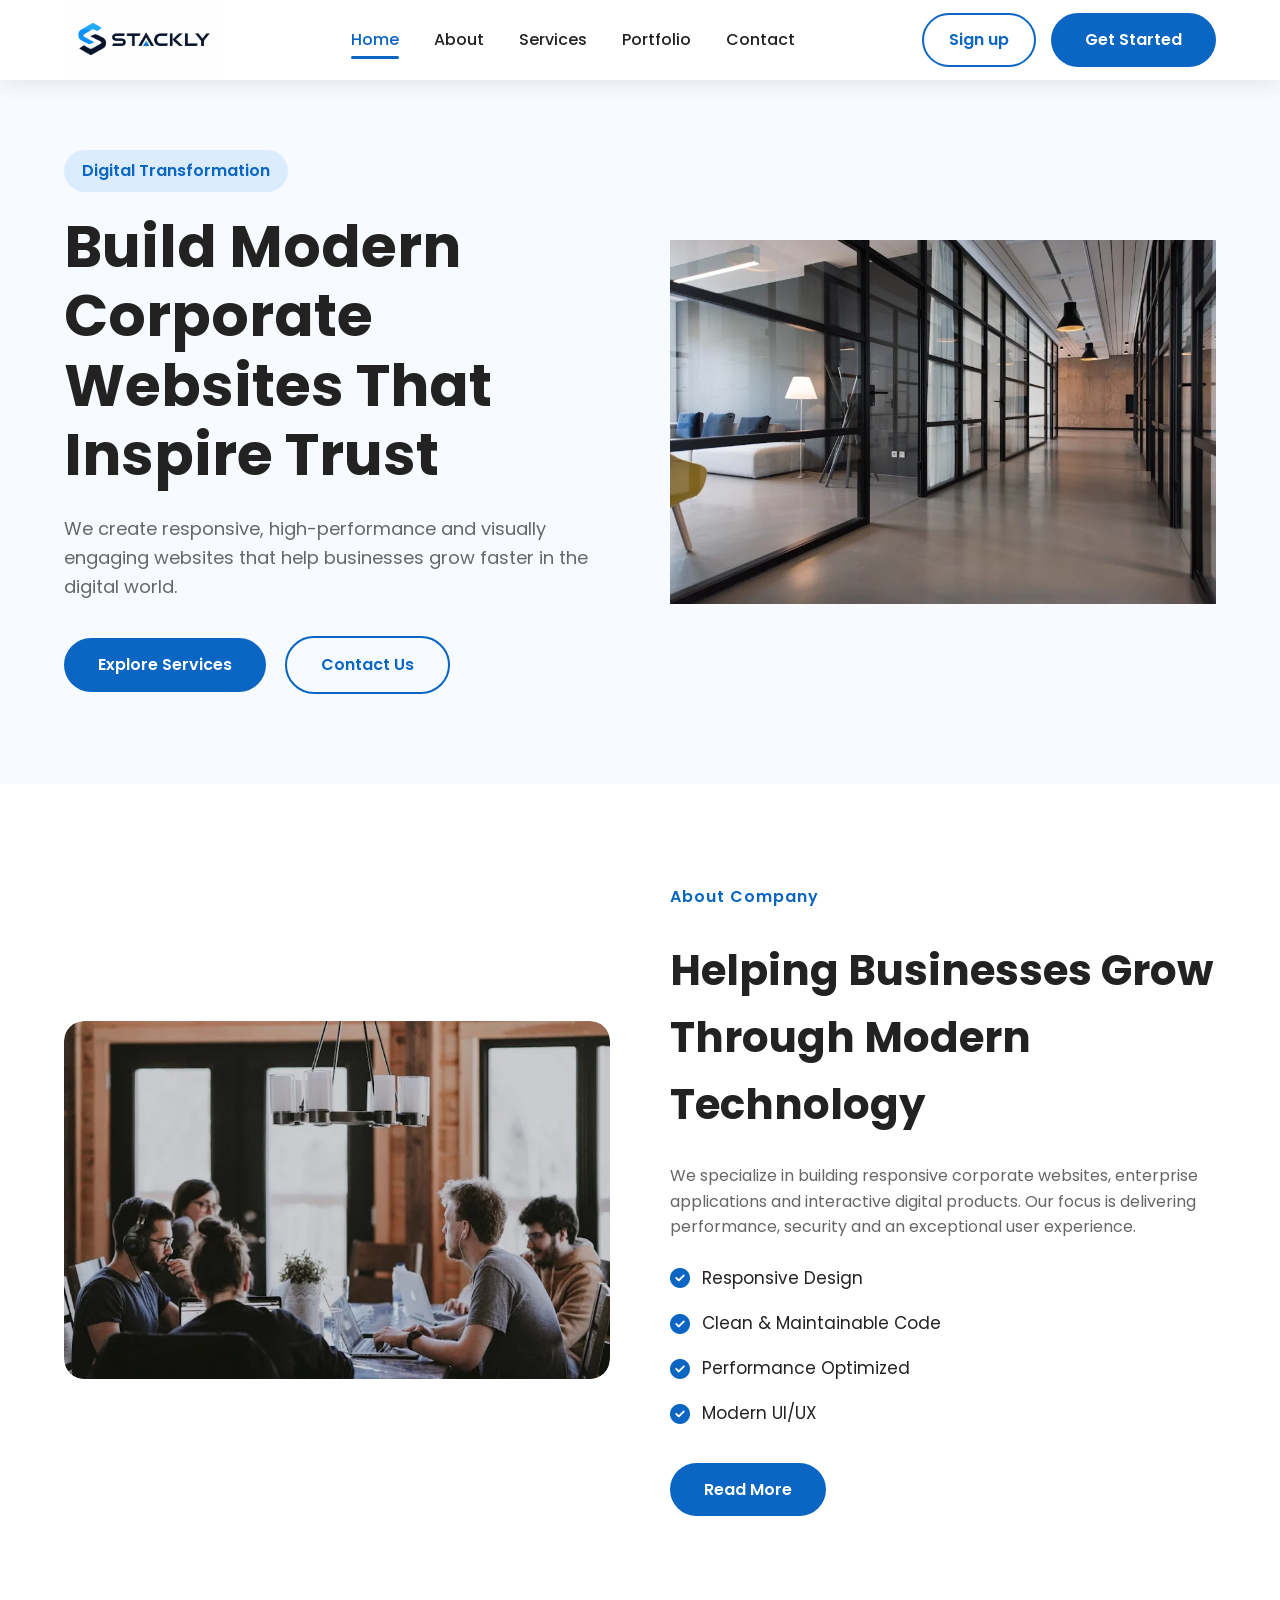
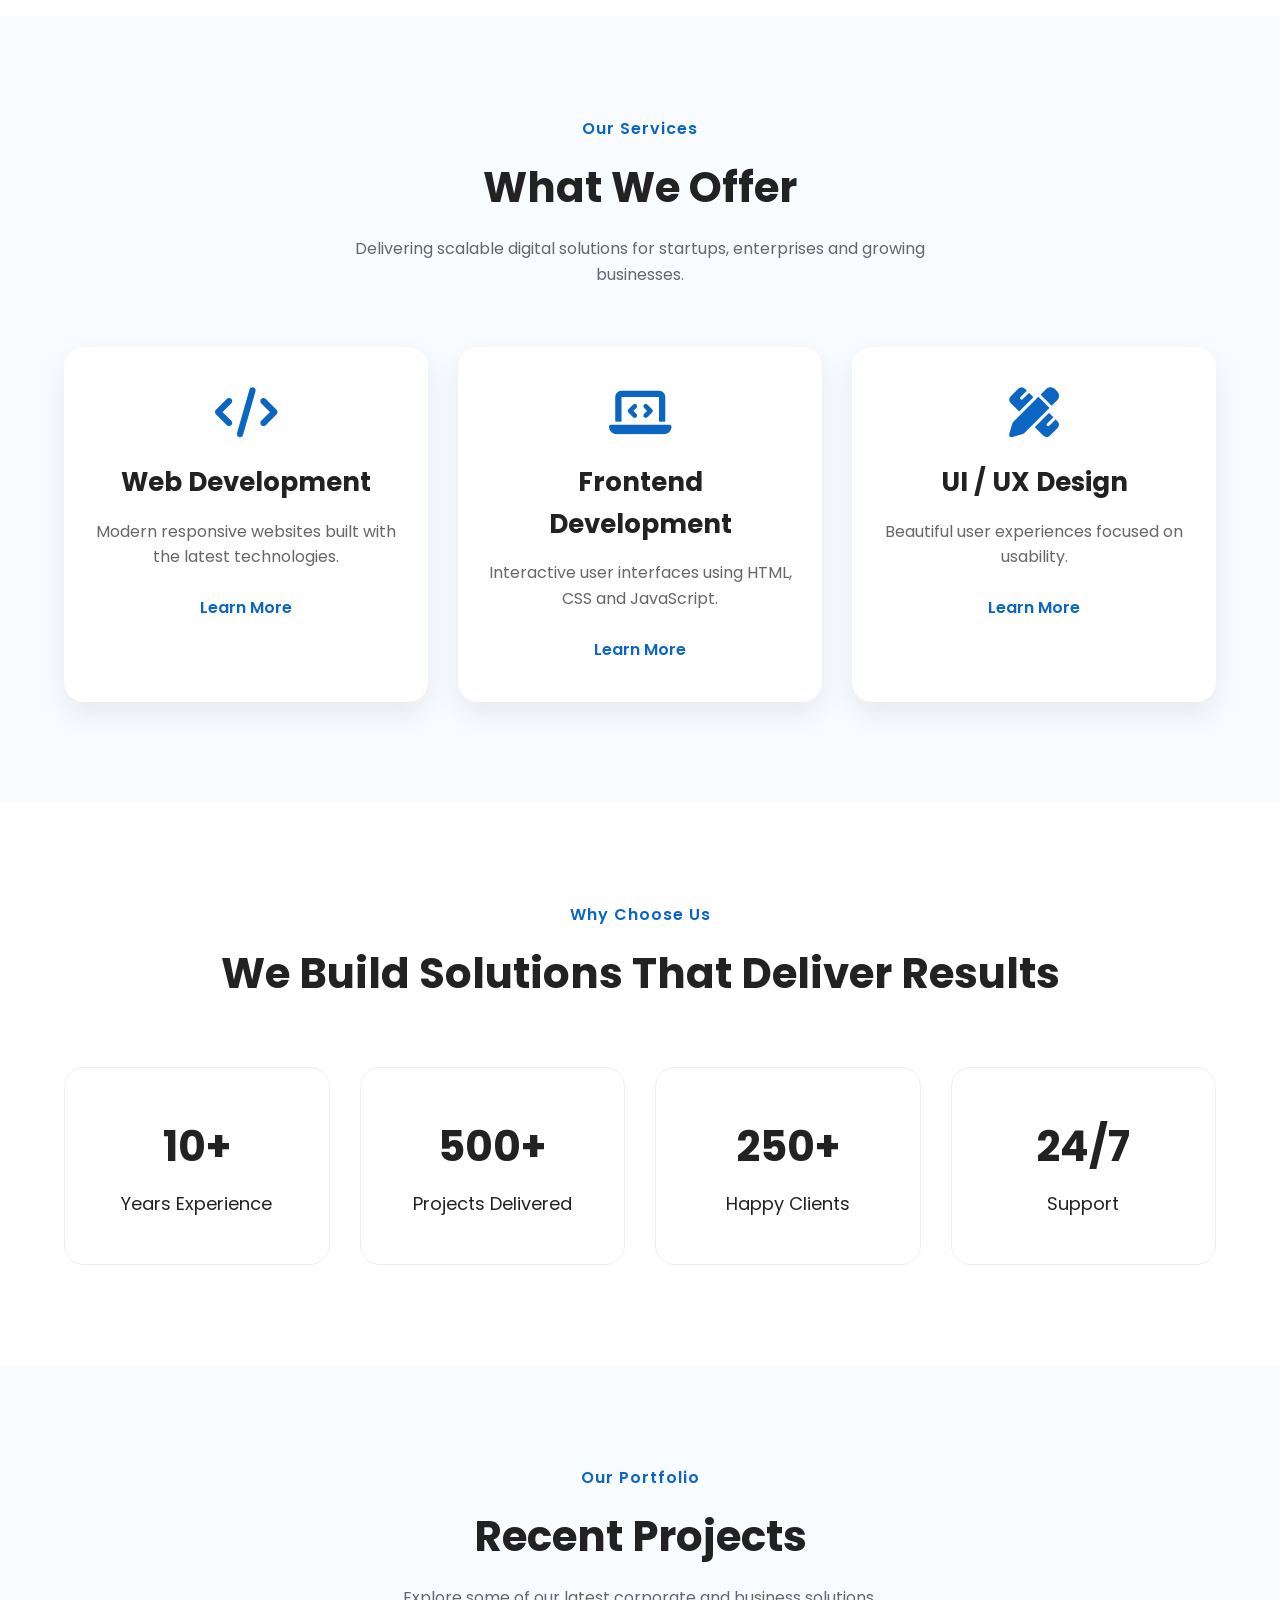
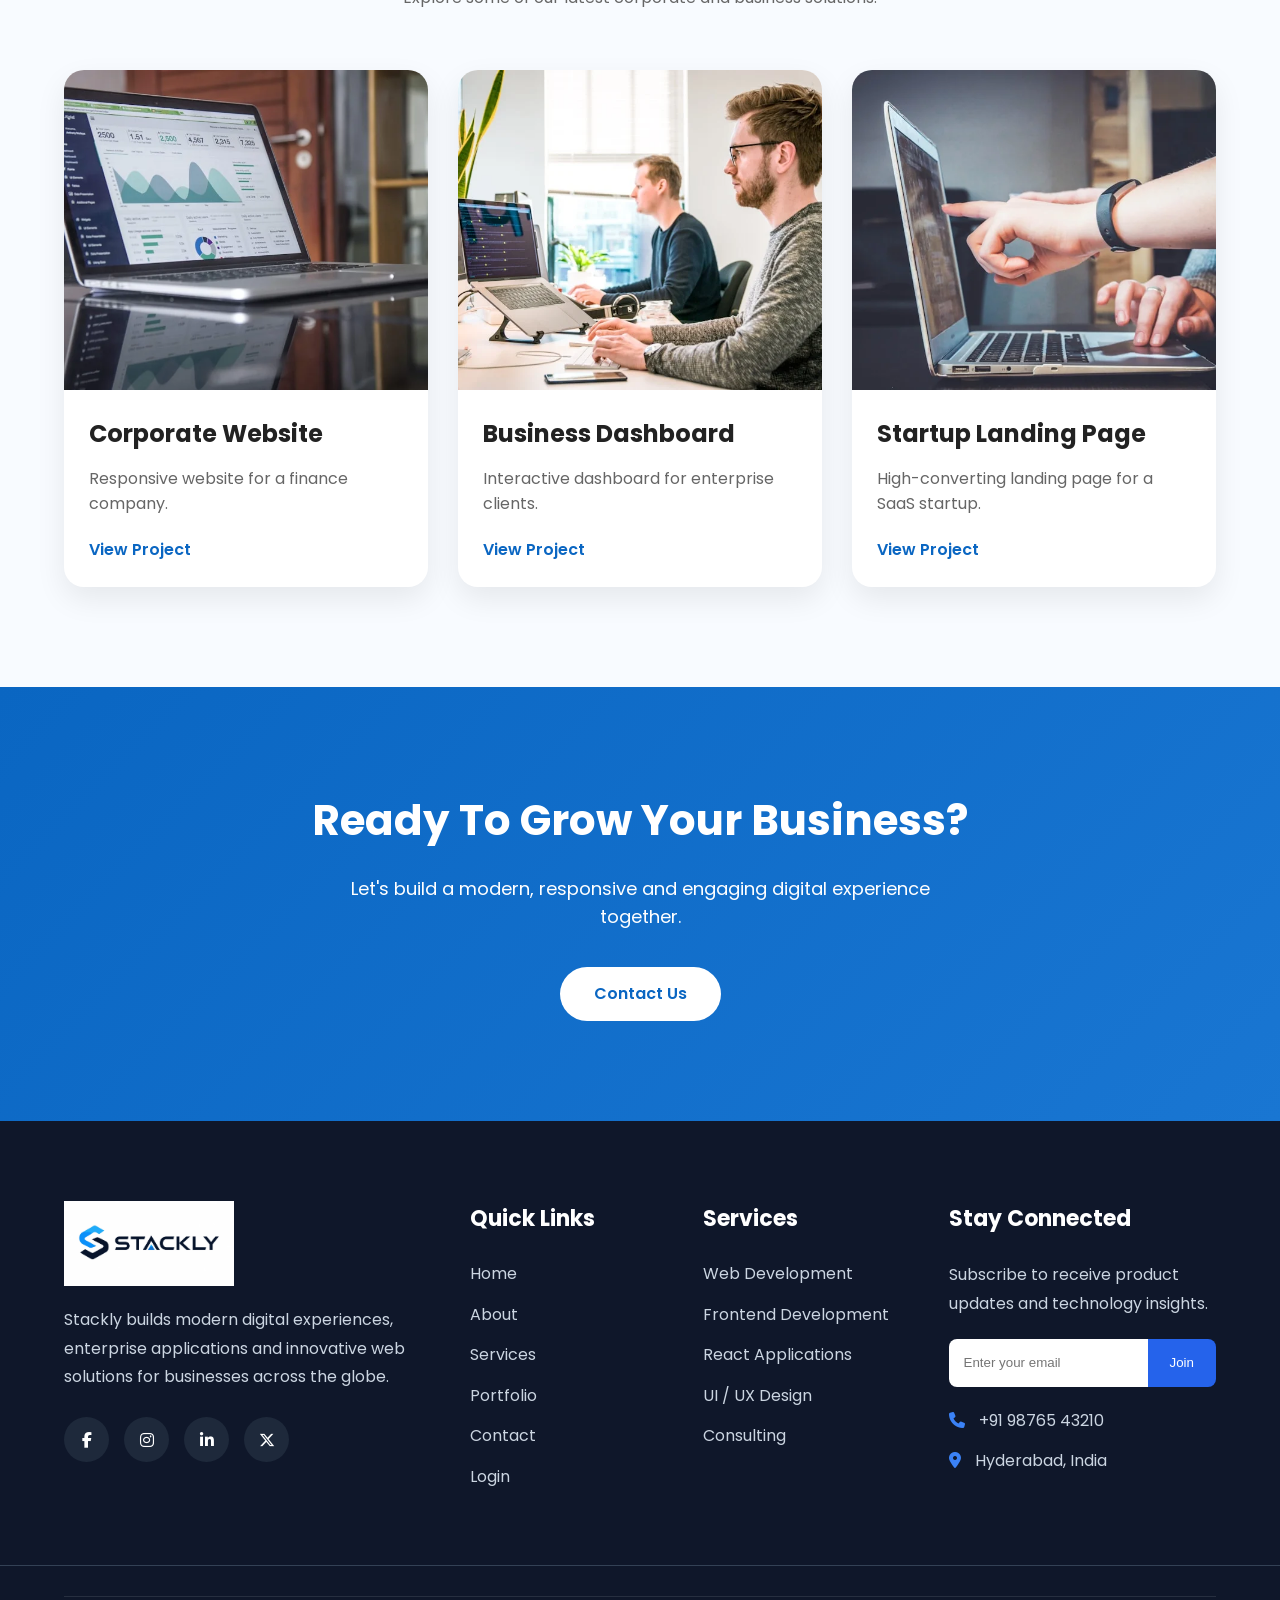
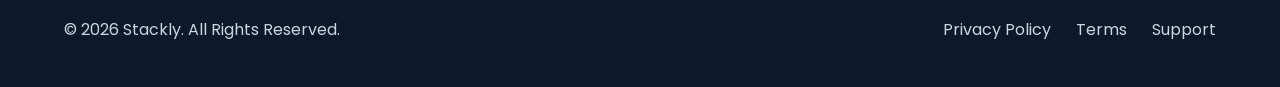
==== commit 7c01b3ee: "adding dashboard-pages" ====
--- a/index.html
+++ b/index.html
@@ -69,7 +69,7 @@
         </ul>
 
         <div class="nav-buttons">
-          <a href="login.html" class="login-btn"> Login </a>
+          <a href="signup.html" class="login-btn"> Sign up </a>
 
           <a href="contact.html" class="primary-btn"> Get Started </a>
         </div>
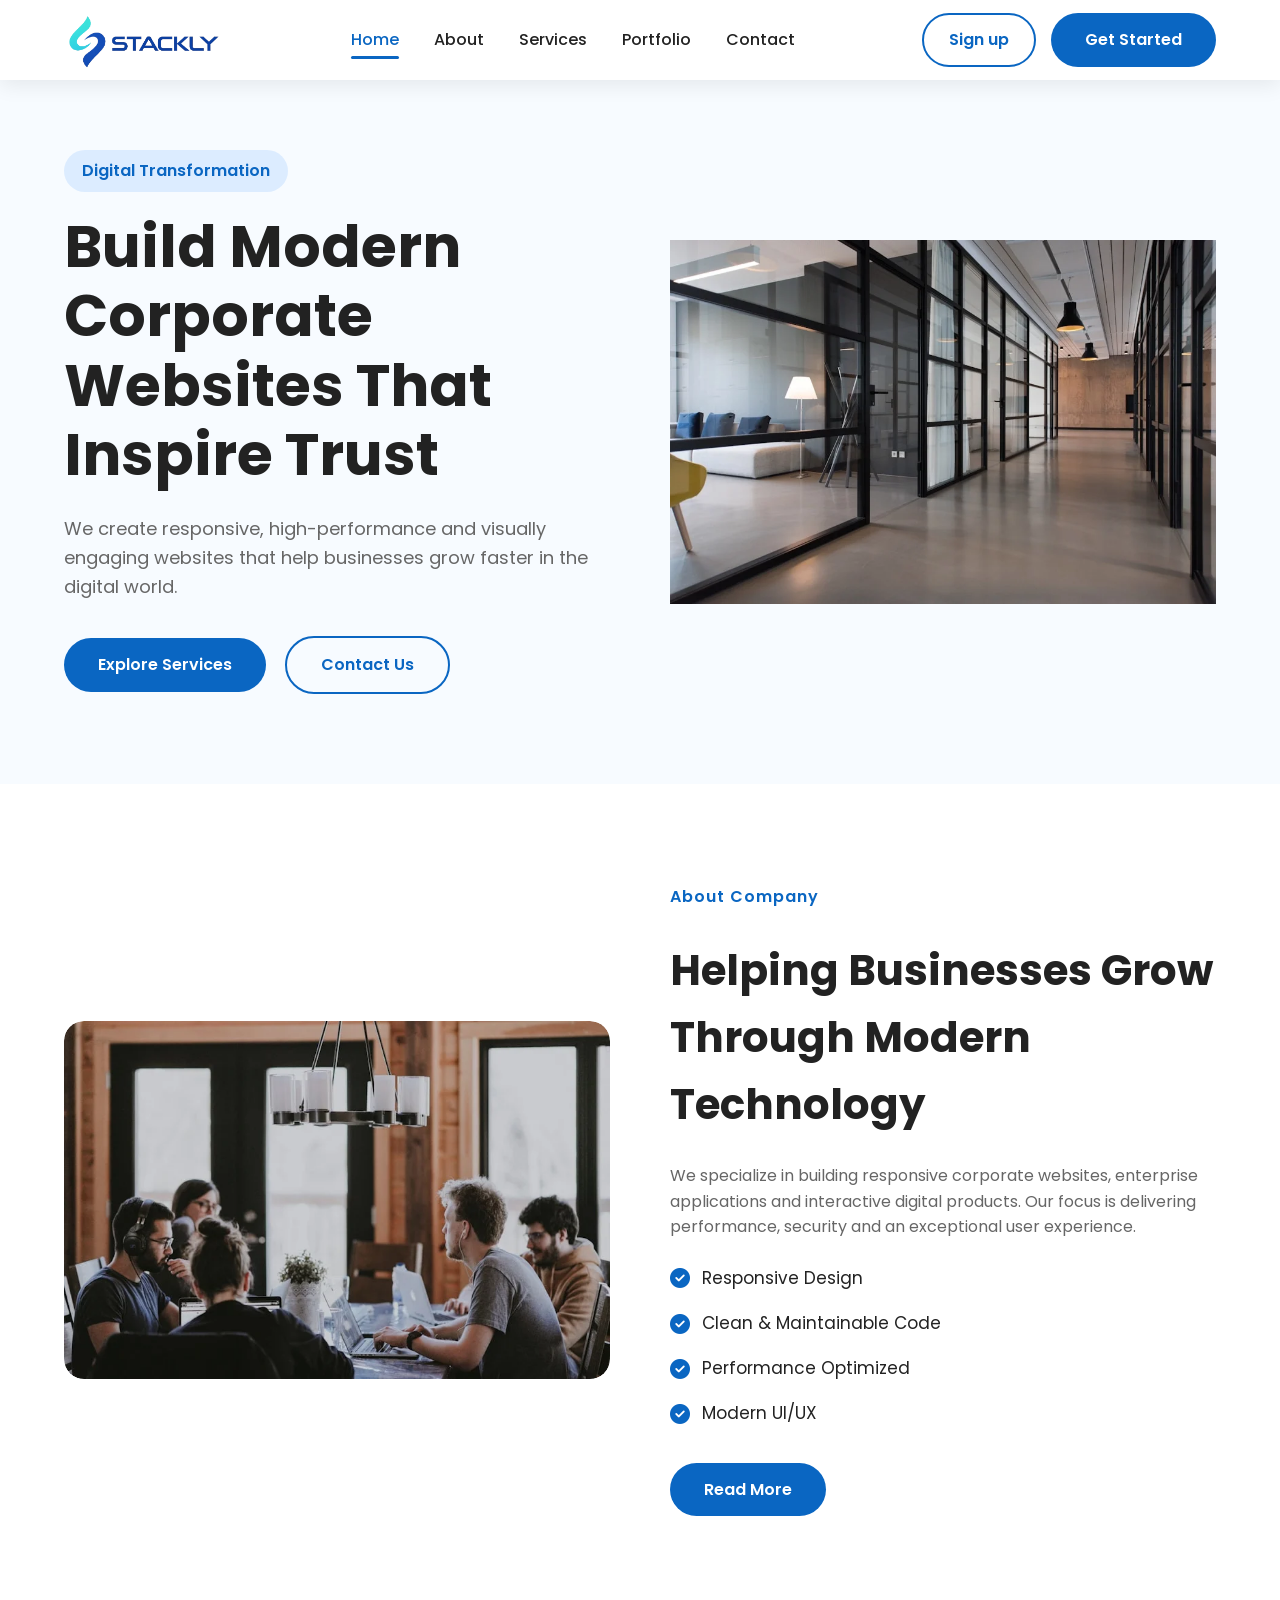
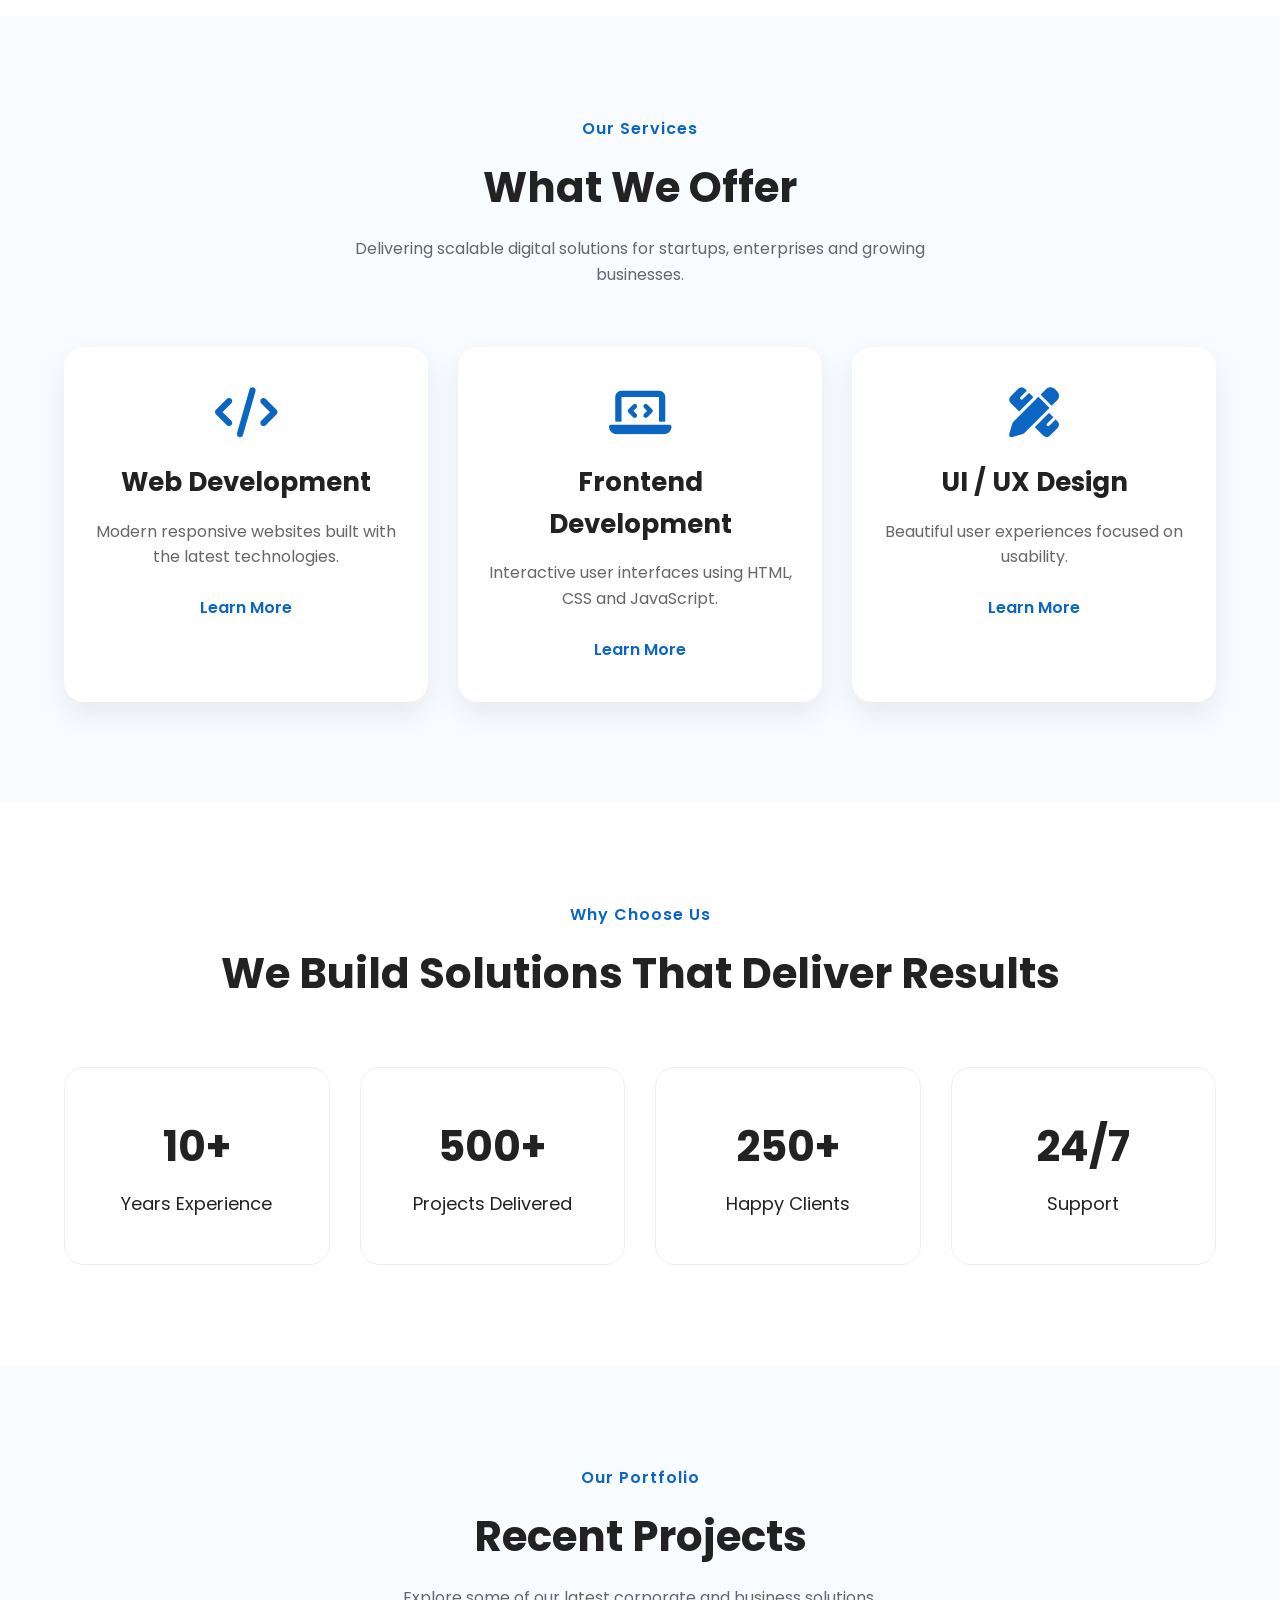
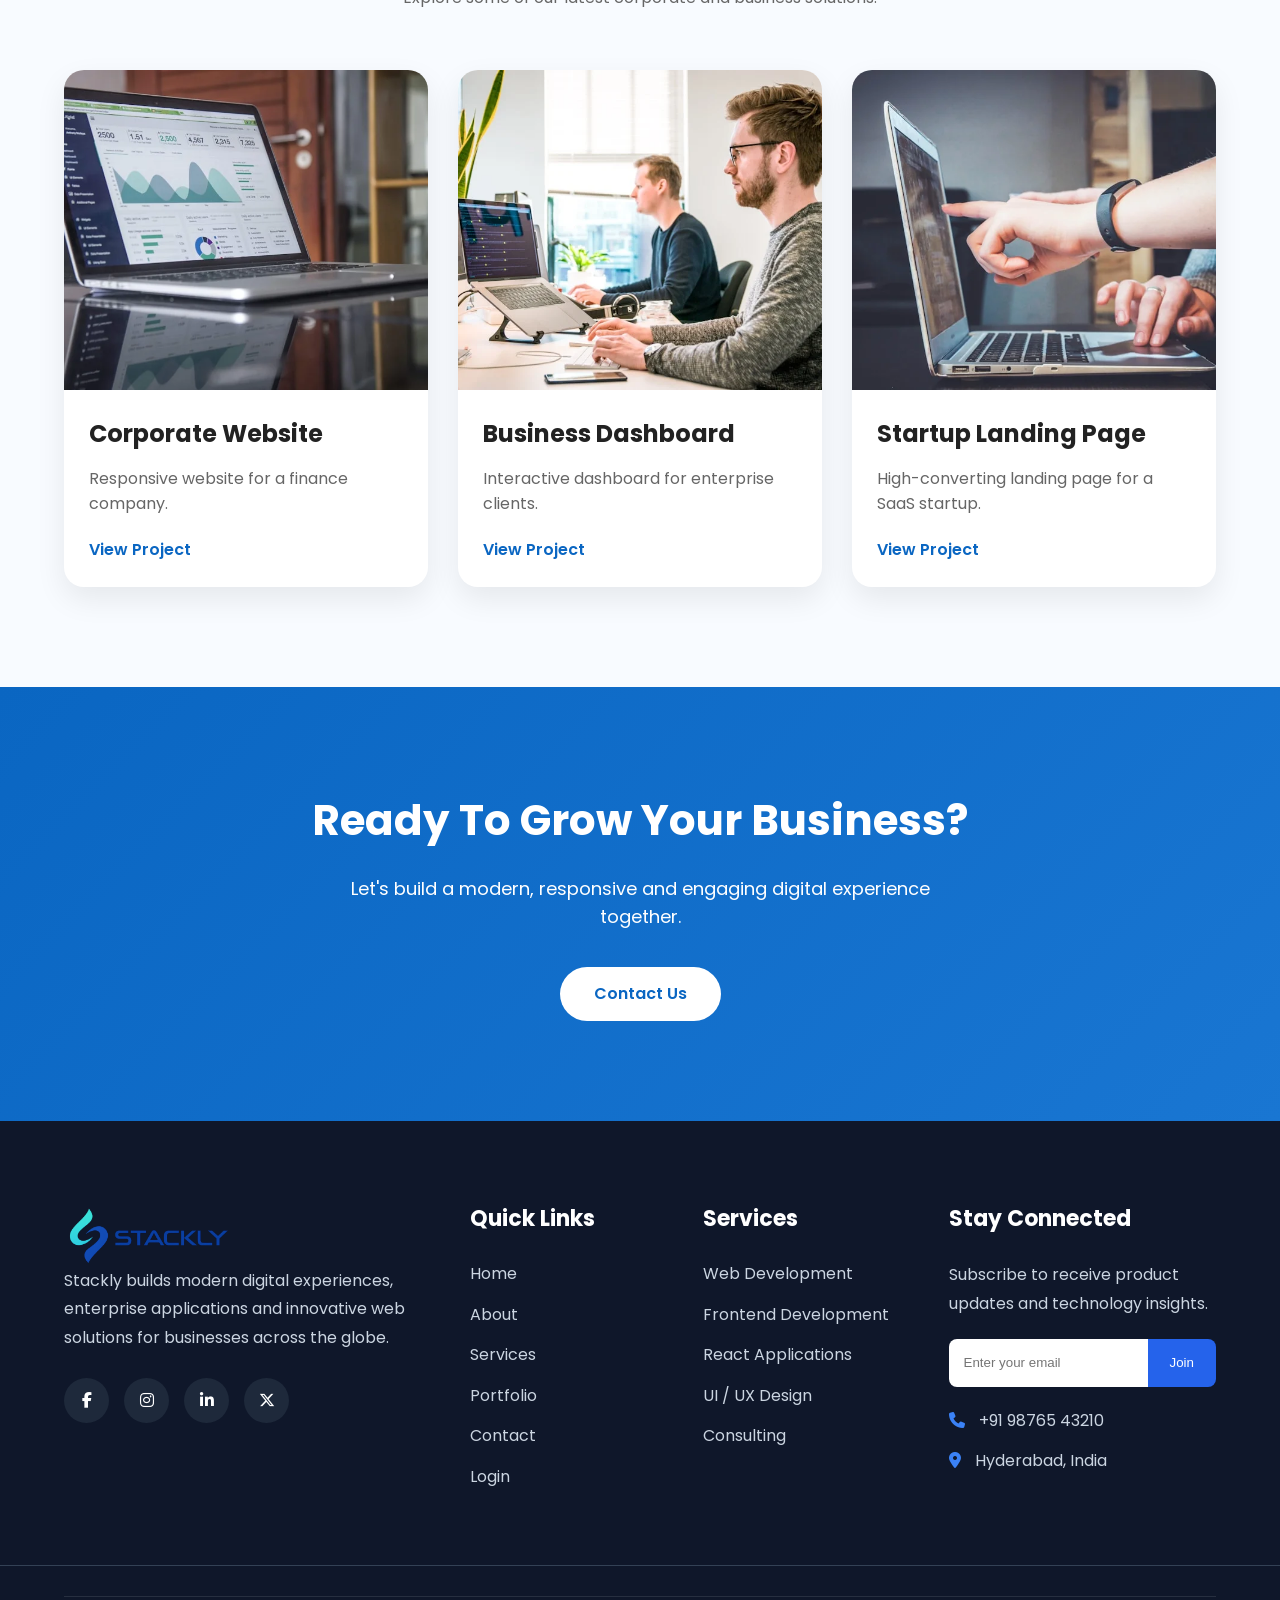
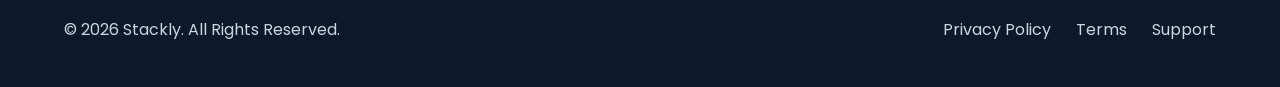
==== commit f15843d8: "update logo" ====
--- a/index.html
+++ b/index.html
@@ -42,7 +42,7 @@
       <div class="container navbar">
         <div class="logo">
           <a href="index.html">
-            <img src="images/website-logo.webp" alt="stackly-logo" />
+            <img src="images/stackly-logo (1).webp" alt="stackly-logo" />
           </a>
         </div>
 
@@ -323,7 +323,7 @@
 
         <div class="footer-col company">
           <div class="footer-logo">
-            <img src="images/website-logo.webp" alt="Stackly Logo" />
+            <img src="images/stackly-logo (1).webp" alt="Stackly Logo" />
           </div>
 
           <p>
--- a/css/style.css
+++ b/css/style.css
@@ -1203,7 +1203,6 @@
 
 .footer-logo img {
   width: 170px;
-  margin-bottom: 20px;
 }
 
 .footer-col p {
@@ -1267,7 +1266,6 @@
 }
 
 .newsletter input {
-  flex: 1;
   height: 48px;
   border: none;
   outline: none;
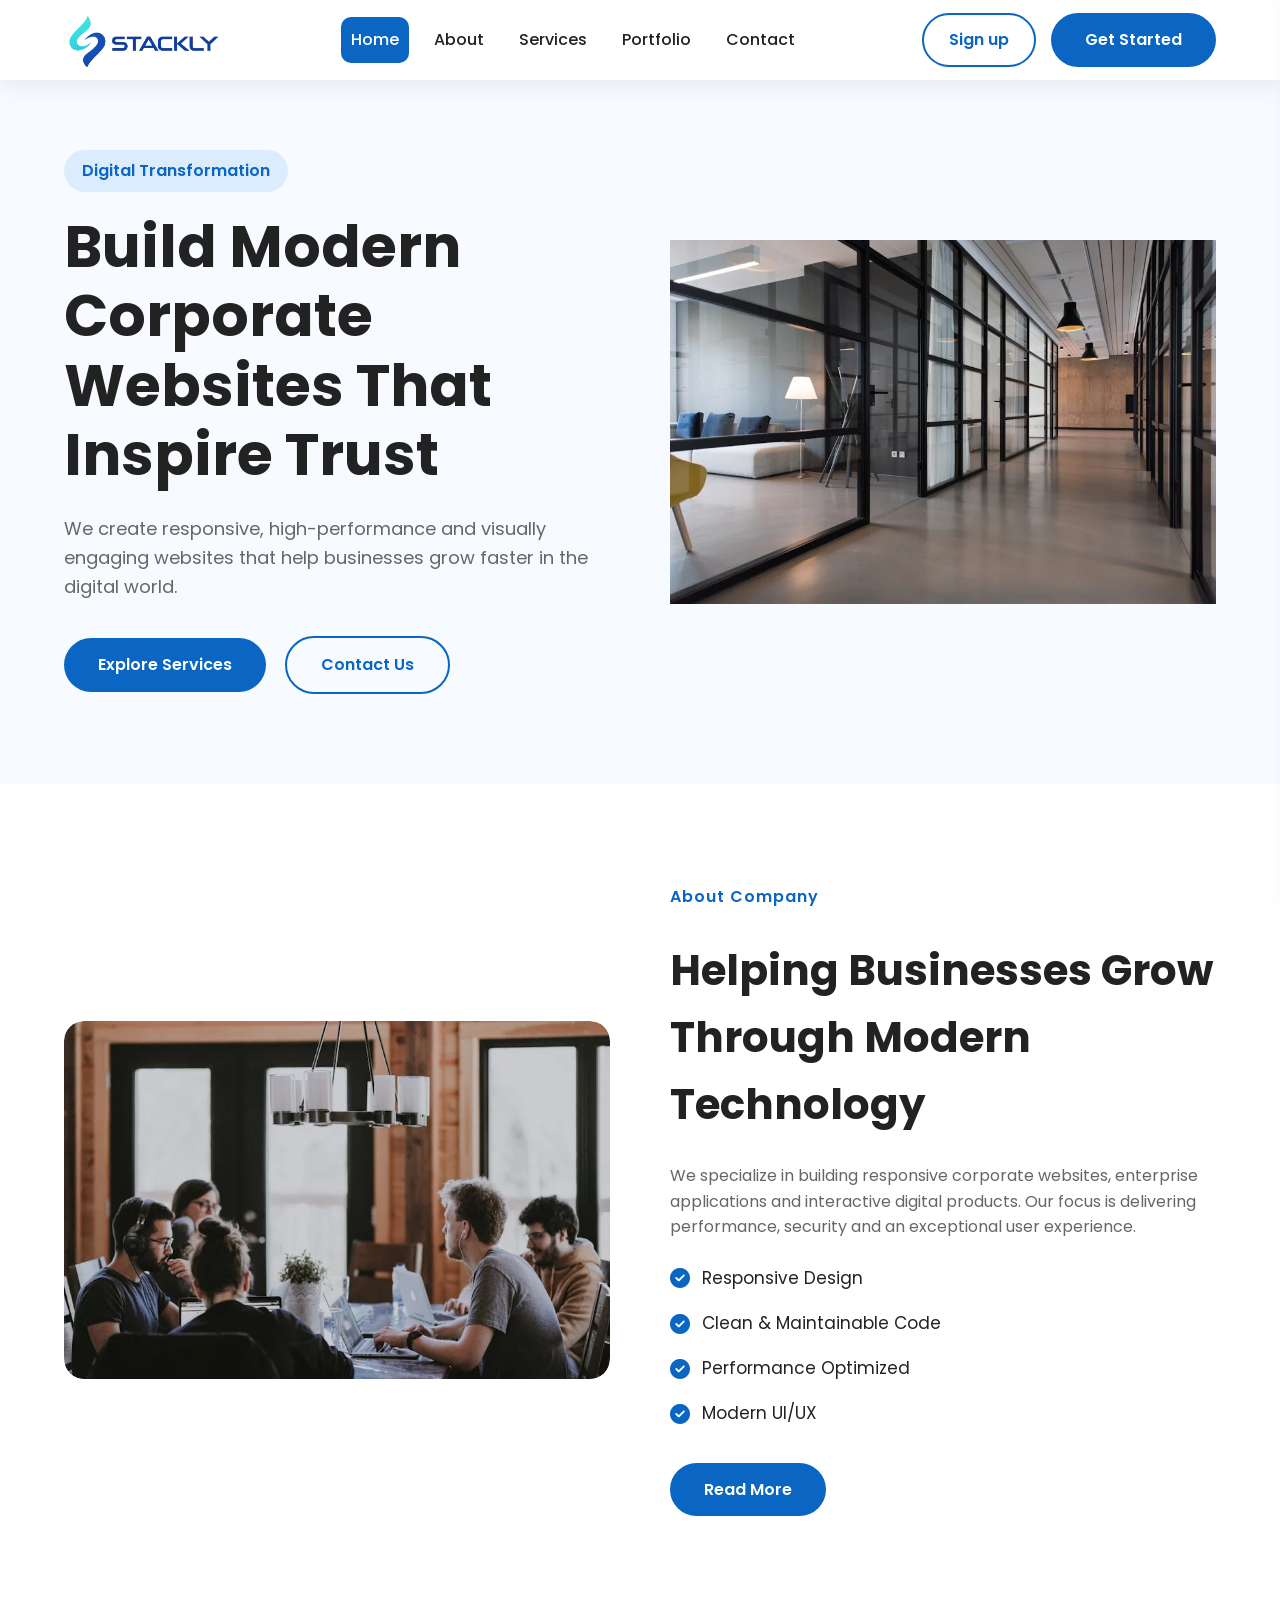
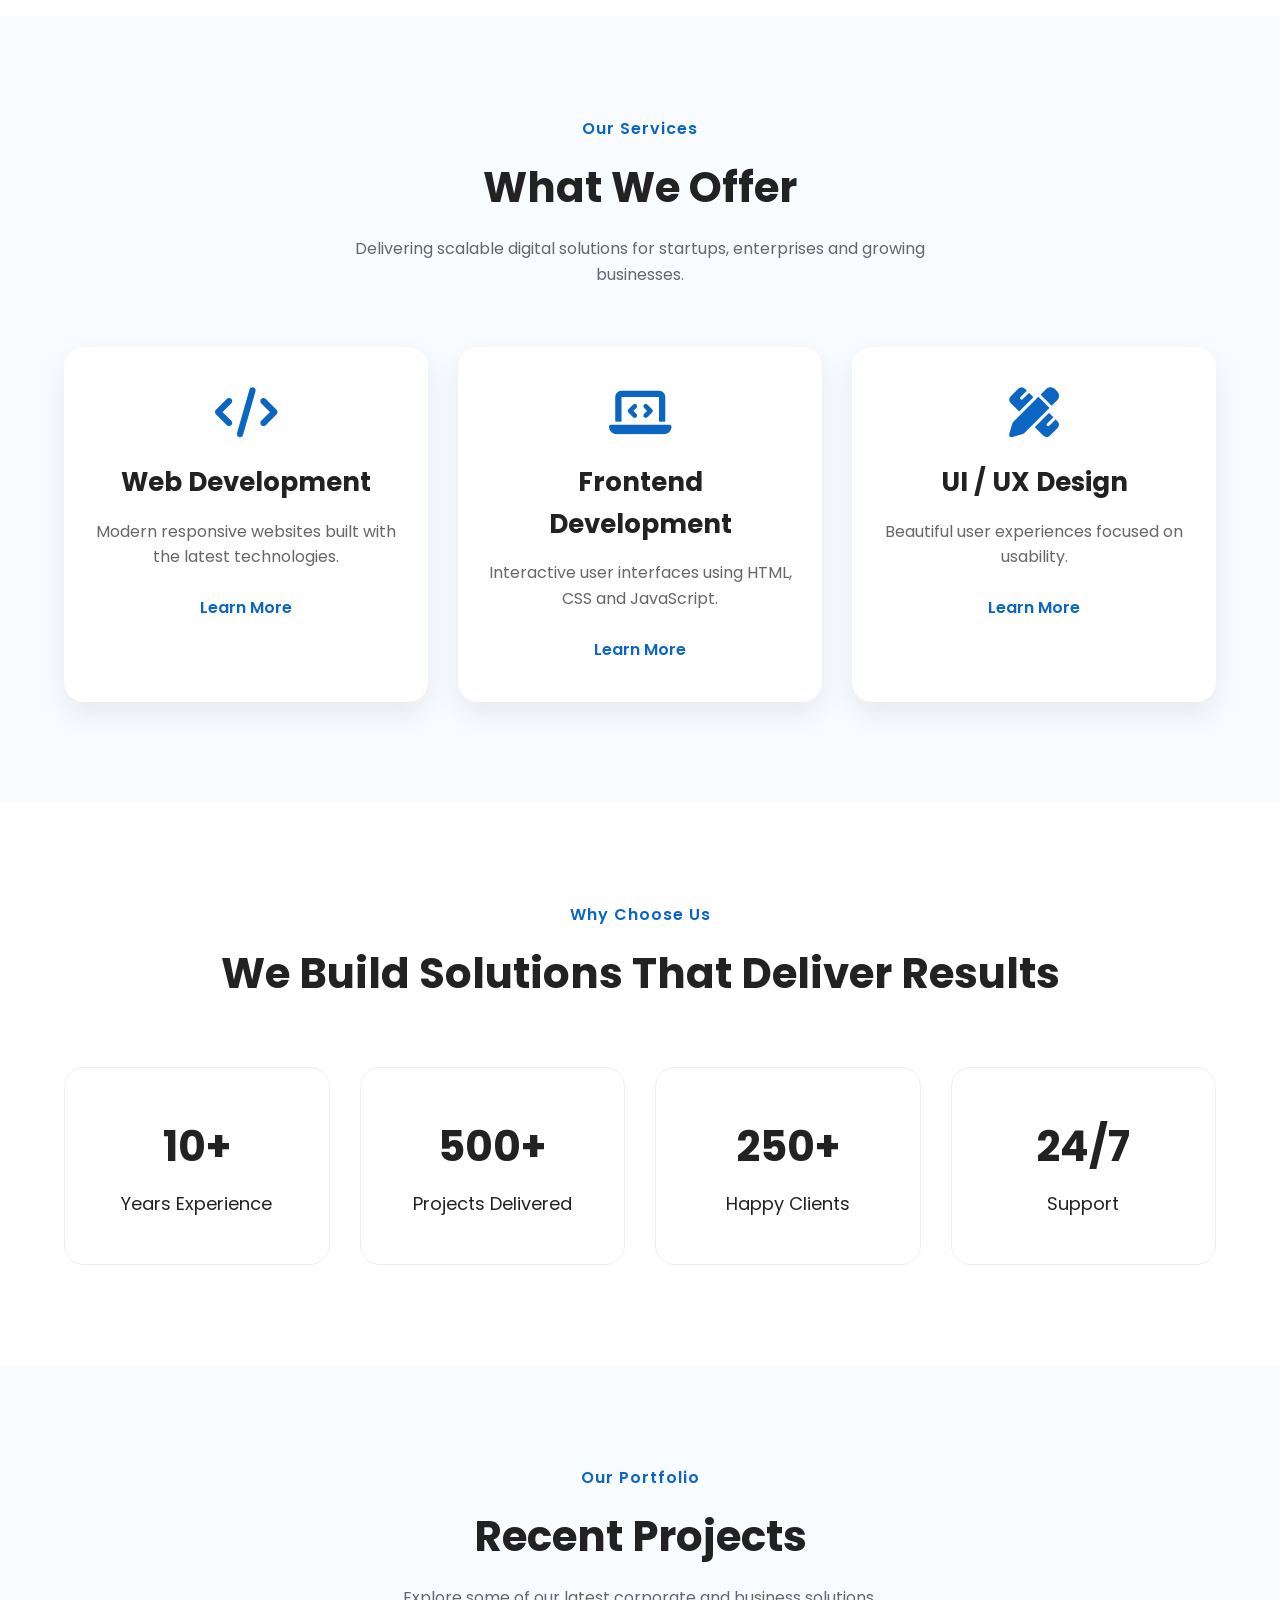
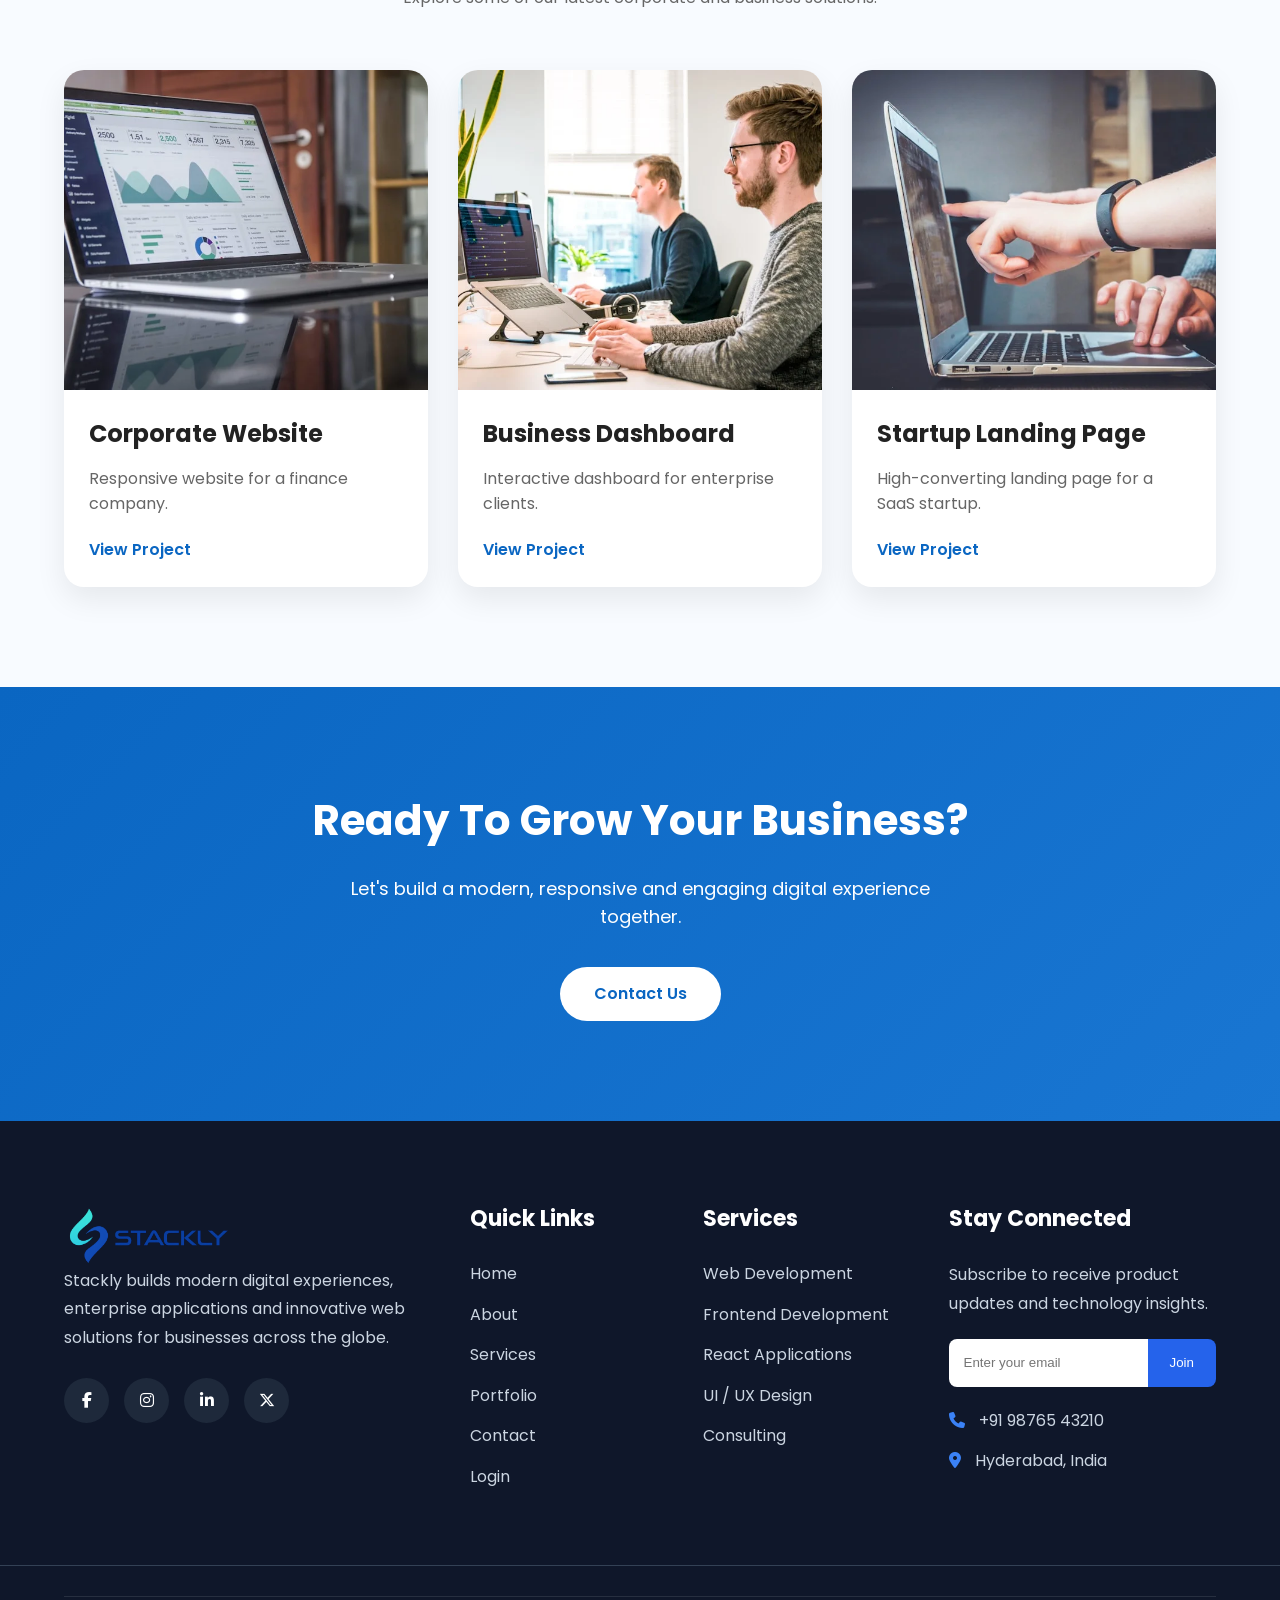
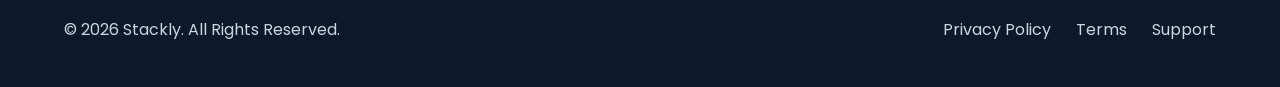
==== commit 9939ea0b: "update navbar for mobile" ====
--- a/index.html
+++ b/index.html
@@ -74,10 +74,40 @@
           <a href="contact.html" class="primary-btn"> Get Started </a>
         </div>
 
-        <div class="menu-btn">
+        <div class="menu-btn" id="navMenuToggle">
           <i class="fa-solid fa-bars"></i>
         </div>
       </div>
+      <!-- =========== -->
+      <div class="mobile-menu" id="navMobileMenu">
+        <div class="mobile-header">
+          <img src="images/stackly-logo (1).webp" alt="Stackly" />
+
+          <button id="closeMenu">
+            <i class="fa-solid fa-xmark"></i>
+          </button>
+        </div>
+
+        <hr />
+
+        <ul class="mobile-nav-links">
+          <li><a href="index.html">Home</a></li>
+
+          <li><a href="about.html">About</a></li>
+
+          <li><a href="services.html">Services</a></li>
+
+          <li><a href="portfolio.html">Portfolio</a></li>
+
+          <li><a href="contact.html">Contact</a></li>
+
+          <li><a href="login.html">Sign up</a></li>
+        </ul>
+
+        <a href="signup.html" class="mobile-btn"> Get Started </a>
+      </div>
+
+      <div class="mobile-overlay" id="mobileOverlay"></div>
     </header>
 
     <!-- ================= HERO ================= -->
--- a/css/style.css
+++ b/css/style.css
@@ -177,43 +177,41 @@
 .nav-links {
   display: flex;
 
-  gap: 35px;
+  gap: 15px;
 }
 
 .nav-links a {
+
+ display: flex;
+  padding: 10px;
   color: #222;
 
   font-weight: 500;
 
   position: relative;
 
-  transition: 0.3s;
-}
+
+  /* transition:color 0.3s, */
+}
+
+.nav-links a.active {
+  color: #fff;
+  background: #0a66c2;
+  border-radius: 10px;
+}
+
 
 .nav-links a:hover {
-  color: #0a66c2;
-}
-
-.nav-links a.active {
-  color: #0a66c2;
-}
-
-.nav-links a.active::after {
-  content: "";
-
-  position: absolute;
 
   left: 0;
 
-  bottom: -8px;
-
-  width: 100%;
-
-  height: 3px;
-
-  background: #0a66c2;
-
-  border-radius: 20px;
+  /* width: 100px; */
+
+  /* height: 50px; */
+
+  background: #2dd4f1;
+color:#fff;
+  border-radius: 10px;
 }
 
 .nav-buttons {
@@ -1358,3 +1356,131 @@
 }
 
 /* ================ */
+
+.mobile-menu {
+  position: fixed;
+
+  top: 0;
+
+  right: -320px;
+
+  width: 300px;
+
+  height: 100vh;
+
+  background: #fff;
+
+  transition: 0.35s;
+
+  z-index: 1000;
+
+  display: flex;
+
+  flex-direction: column;
+
+  padding: 25px;
+
+  box-shadow: -5px 0 25px rgba(0, 0, 0, 0.15);
+}
+
+.mobile-menu.active {
+  right: 0;
+}
+
+.mobile-header {
+  display: flex;
+
+  justify-content: space-between;
+
+  align-items: center;
+
+  margin-bottom: 20px;
+}
+
+.mobile-header img {
+  width: 170px;
+}
+
+.mobile-header button {
+  width: 42px;
+
+  height: 42px;
+
+  border: none;
+
+  border-radius: 50%;
+
+  background: #f4f7fb;
+
+  cursor: pointer;
+
+  font-size: 20px;
+}
+
+.mobile-menu ul {
+  list-style: none;
+
+  margin: 25px 0;
+}
+
+.mobile-menu li {
+  margin-bottom: 22px;
+}
+
+.mobile-menu a {
+  text-decoration: none;
+
+  color: #1e293b;
+ padding: 10px 14px;
+
+  font-size: 18px;
+
+  font-weight: 500;
+/* 
+  transition:
+    color 0.3s,
+    background 0.3s; */
+}
+
+.mobile-menu a:hover{
+  background: rgba(59, 12, 230, 0.863);
+  border-radius: 12px;
+  color: #fff;
+}
+.mobile-menu a.active {
+  background: rgba(66, 106, 216, 0.863);
+  border-radius: 12px;
+ 
+  color: #fff !important;
+
+  text-align: center;
+
+  
+
+  border-radius: 12px;
+
+  font-weight: 600;
+}
+
+.mobile-overlay {
+  position: fixed;
+
+  inset: 0;
+
+  background: rgba(0, 0, 0, 0.45);
+
+  opacity: 0;
+
+  visibility: hidden;
+
+  transition: 0.3s;
+
+  z-index: 999;
+}
+
+.mobile-overlay.active {
+  opacity: 1;
+
+  visibility: visible;
+}
+
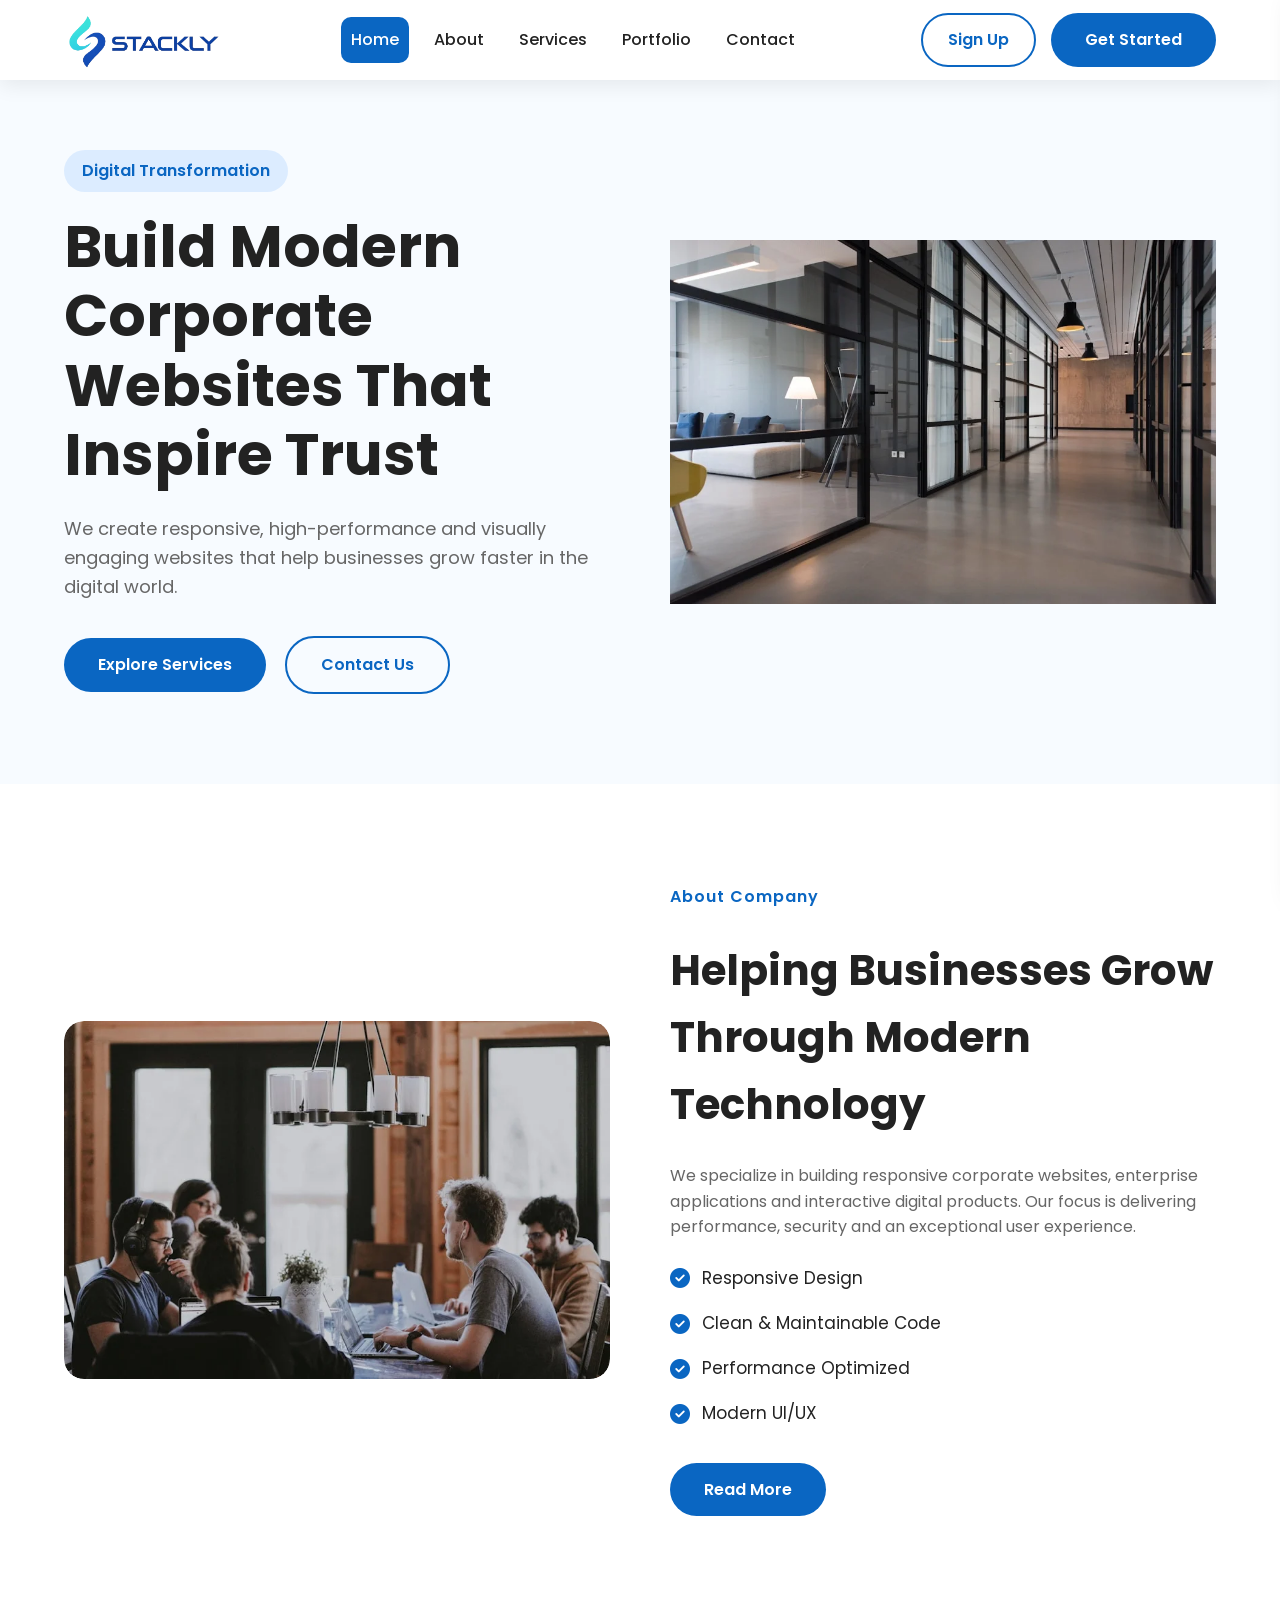
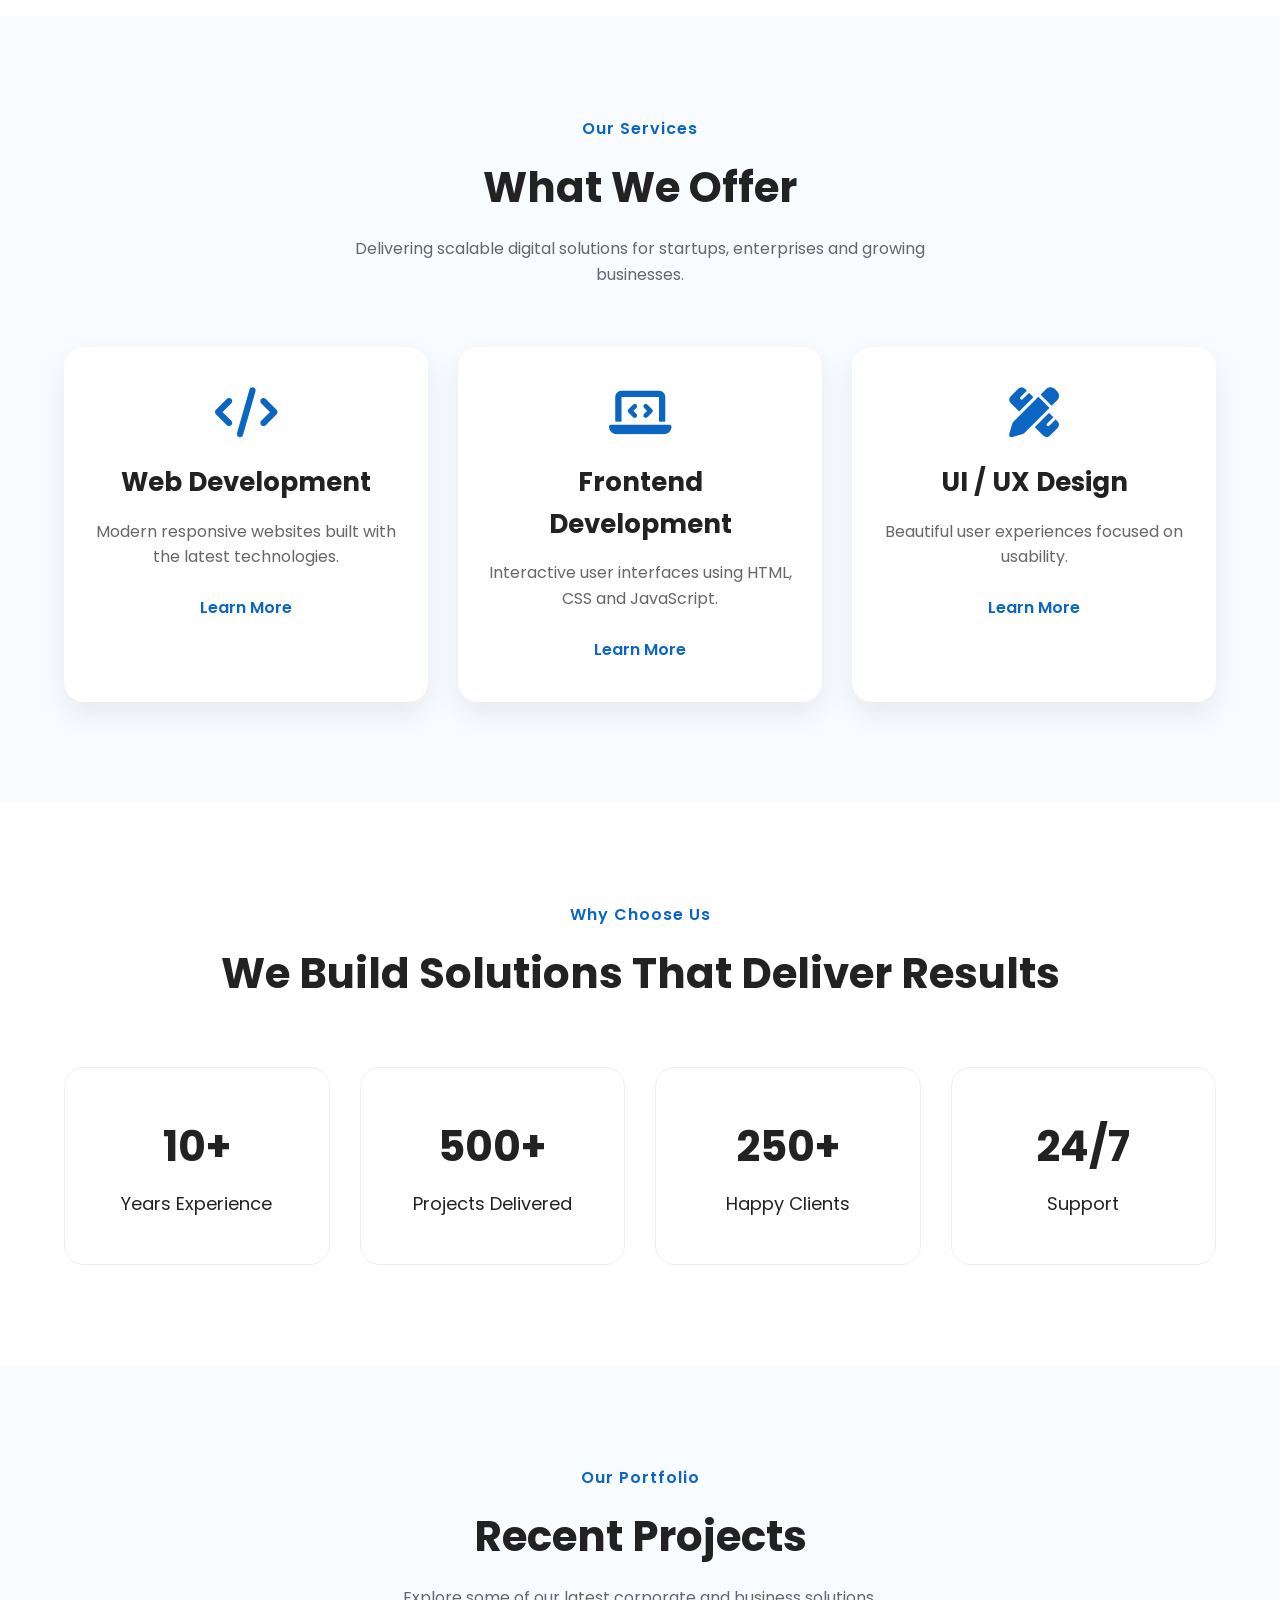
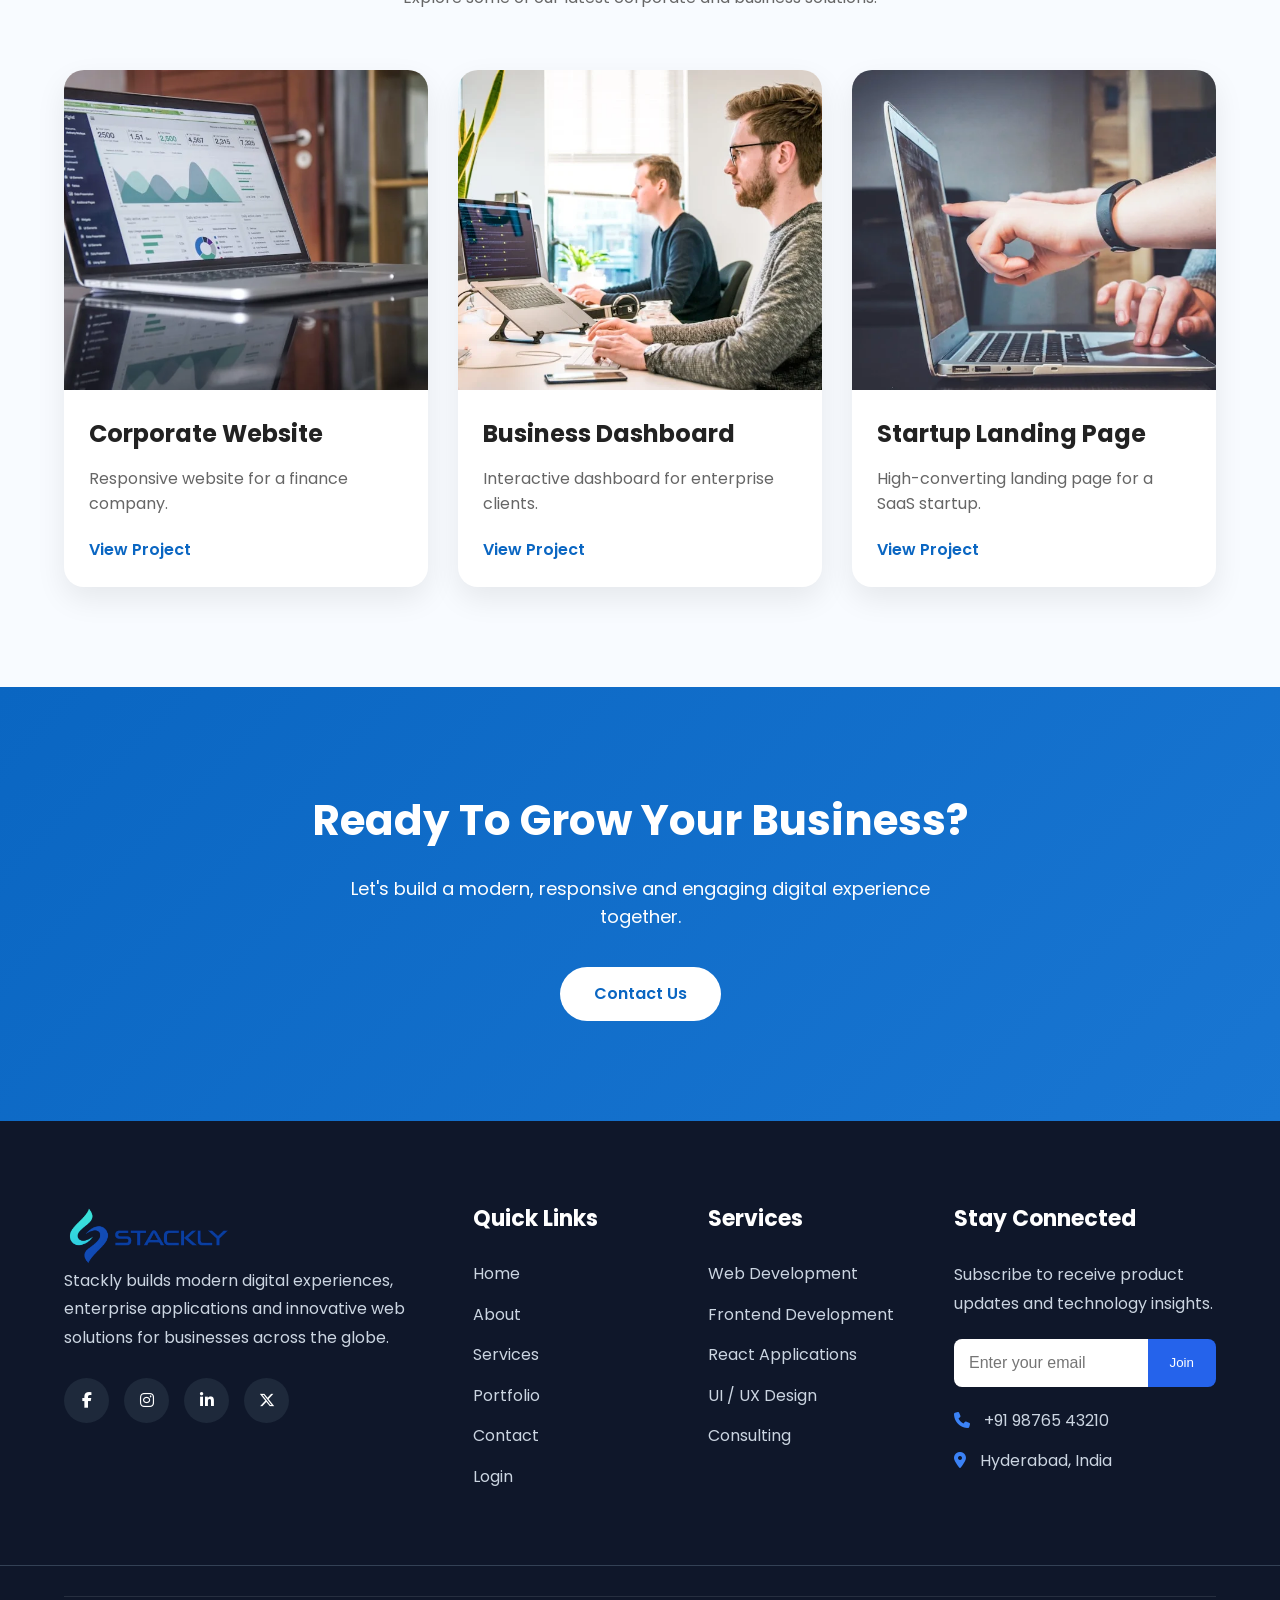
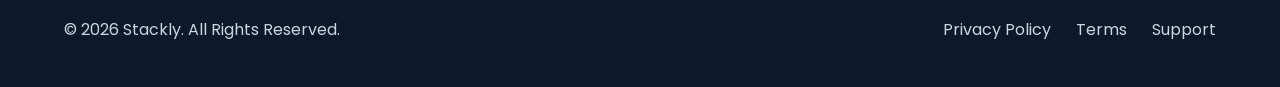
==== commit ed578369: "update CTA buttons" ====
--- a/index.html
+++ b/index.html
@@ -69,9 +69,9 @@
         </ul>
 
         <div class="nav-buttons">
-          <a href="signup.html" class="login-btn"> Sign up </a>
-
-          <a href="contact.html" class="primary-btn"> Get Started </a>
+          <a href="signup.html" class="login-btn"> Sign Up </a>
+
+          <a href="404.html" class="primary-btn"> Get Started </a>
         </div>
 
         <div class="menu-btn" id="navMenuToggle">
@@ -104,7 +104,7 @@
           <li><a href="login.html">Sign up</a></li>
         </ul>
 
-        <a href="signup.html" class="mobile-btn"> Get Started </a>
+        <a href="404.html" class="mobile-btn"> Get Started </a>
       </div>
 
       <div class="mobile-overlay" id="mobileOverlay"></div>
@@ -125,9 +125,9 @@
           </p>
 
           <div class="hero-buttons">
-            <a href="services.html" class="primary-btn"> Explore Services </a>
-
-            <a href="contact.html" class="secondary-btn"> Contact Us </a>
+            <a href="404.html" class="primary-btn"> Explore Services </a>
+
+            <a href="404.html" class="secondary-btn"> Contact Us </a>
           </div>
         </div>
 
@@ -177,7 +177,7 @@
             </li>
           </ul>
 
-          <a href="about.html" class="primary-btn"> Read More </a>
+          <a href="404.html" class="primary-btn"> Read More </a>
         </div>
       </div>
     </section>
@@ -207,7 +207,7 @@
               Modern responsive websites built with the latest technologies.
             </p>
 
-            <a href="services.html"> Learn More </a>
+            <a href="404.html"> Learn More </a>
           </div>
 
           <div class="service-card" data-aos="zoom-in" data-aos-delay="150">
@@ -217,7 +217,7 @@
 
             <p>Interactive user interfaces using HTML, CSS and JavaScript.</p>
 
-            <a href="services.html"> Learn More </a>
+            <a href="404.html"> Learn More </a>
           </div>
 
           <div class="service-card" data-aos="zoom-in" data-aos-delay="300">
@@ -227,7 +227,7 @@
 
             <p>Beautiful user experiences focused on usability.</p>
 
-            <a href="services.html"> Learn More </a>
+            <a href="404.html"> Learn More </a>
           </div>
         </div>
       </div>
@@ -292,7 +292,7 @@
 
               <p>Responsive website for a finance company.</p>
 
-              <a href="portfolio.html"> View Project </a>
+              <a href="404.html"> View Project </a>
             </div>
           </div>
 
@@ -304,7 +304,7 @@
 
               <p>Interactive dashboard for enterprise clients.</p>
 
-              <a href="portfolio.html"> View Project </a>
+              <a href="404.html"> View Project </a>
             </div>
           </div>
 
@@ -316,7 +316,7 @@
 
               <p>High-converting landing page for a SaaS startup.</p>
 
-              <a href="portfolio.html"> View Project </a>
+              <a href="404.html"> View Project </a>
             </div>
           </div>
         </div>
@@ -335,7 +335,7 @@
         </p>
 
         <a
-          href="contact.html"
+          href="404.html"
           class="primary-btn"
           data-aos="zoom-in"
           data-aos-delay="300"
@@ -417,12 +417,17 @@
 
           <p>Subscribe to receive product updates and technology insights.</p>
 
-          <div class="newsletter">
-            <input type="email" placeholder="Enter your email" />
-
-            <button>Join</button>
-          </div>
-
+          <form class="newsletter" id="newsletterForm">
+            <input
+              type="email"
+              id="newsletterEmail"
+              placeholder="Enter your email"
+            />
+
+            <button type="submit" class="join-btn">Join</button>
+          </form>
+
+          <p id="newsletterError" class="newsletter-error"></p>
           <div class="footer-contact">
             <p>
               <i class="fa-solid fa-phone"></i>
--- a/css/style.css
+++ b/css/style.css
@@ -181,15 +181,13 @@
 }
 
 .nav-links a {
-
- display: flex;
+  display: flex;
   padding: 10px;
   color: #222;
 
   font-weight: 500;
 
   position: relative;
-
 
   /* transition:color 0.3s, */
 }
@@ -200,9 +198,7 @@
   border-radius: 10px;
 }
 
-
 .nav-links a:hover {
-
   left: 0;
 
   /* width: 100px; */
@@ -210,7 +206,7 @@
   /* height: 50px; */
 
   background: #2dd4f1;
-color:#fff;
+  color: #fff;
   border-radius: 10px;
 }
 
@@ -244,8 +240,6 @@
   display: none;
 
   font-size: 28px;
-
-  cursor: pointer;
 }
 
 /*======================================
@@ -512,7 +506,6 @@
 
 .service-card,
 .why-card {
-  cursor: pointer;
 }
 
 .service-card:hover i {
@@ -1035,7 +1028,7 @@
 
   font-size: 16px;
 
-  margin-top: 8px;
+  /* margin-top: 8px; */
 }
 
 form label {
@@ -1277,7 +1270,6 @@
   color: #fff;
   padding: 0 22px;
   border-radius: 0 8px 8px 0;
-  cursor: pointer;
   transition: 0.3s;
 }
 
@@ -1412,8 +1404,6 @@
 
   background: #f4f7fb;
 
-  cursor: pointer;
-
   font-size: 20px;
 }
 
@@ -1431,18 +1421,18 @@
   text-decoration: none;
 
   color: #1e293b;
- padding: 10px 14px;
+  padding: 10px 14px;
 
   font-size: 18px;
 
   font-weight: 500;
-/* 
+  /* 
   transition:
     color 0.3s,
     background 0.3s; */
 }
 
-.mobile-menu a:hover{
+.mobile-menu a:hover {
   background: rgba(59, 12, 230, 0.863);
   border-radius: 12px;
   color: #fff;
@@ -1450,12 +1440,10 @@
 .mobile-menu a.active {
   background: rgba(66, 106, 216, 0.863);
   border-radius: 12px;
- 
+
   color: #fff !important;
 
   text-align: center;
-
-  
 
   border-radius: 12px;
 
@@ -1483,4 +1471,12 @@
 
   visibility: visible;
 }
-
+.newsletter-error {
+  color: #ff4d4f !important;
+
+  font-size: 13px;
+
+  margin-top: 8px;
+
+  display: none;
+}
